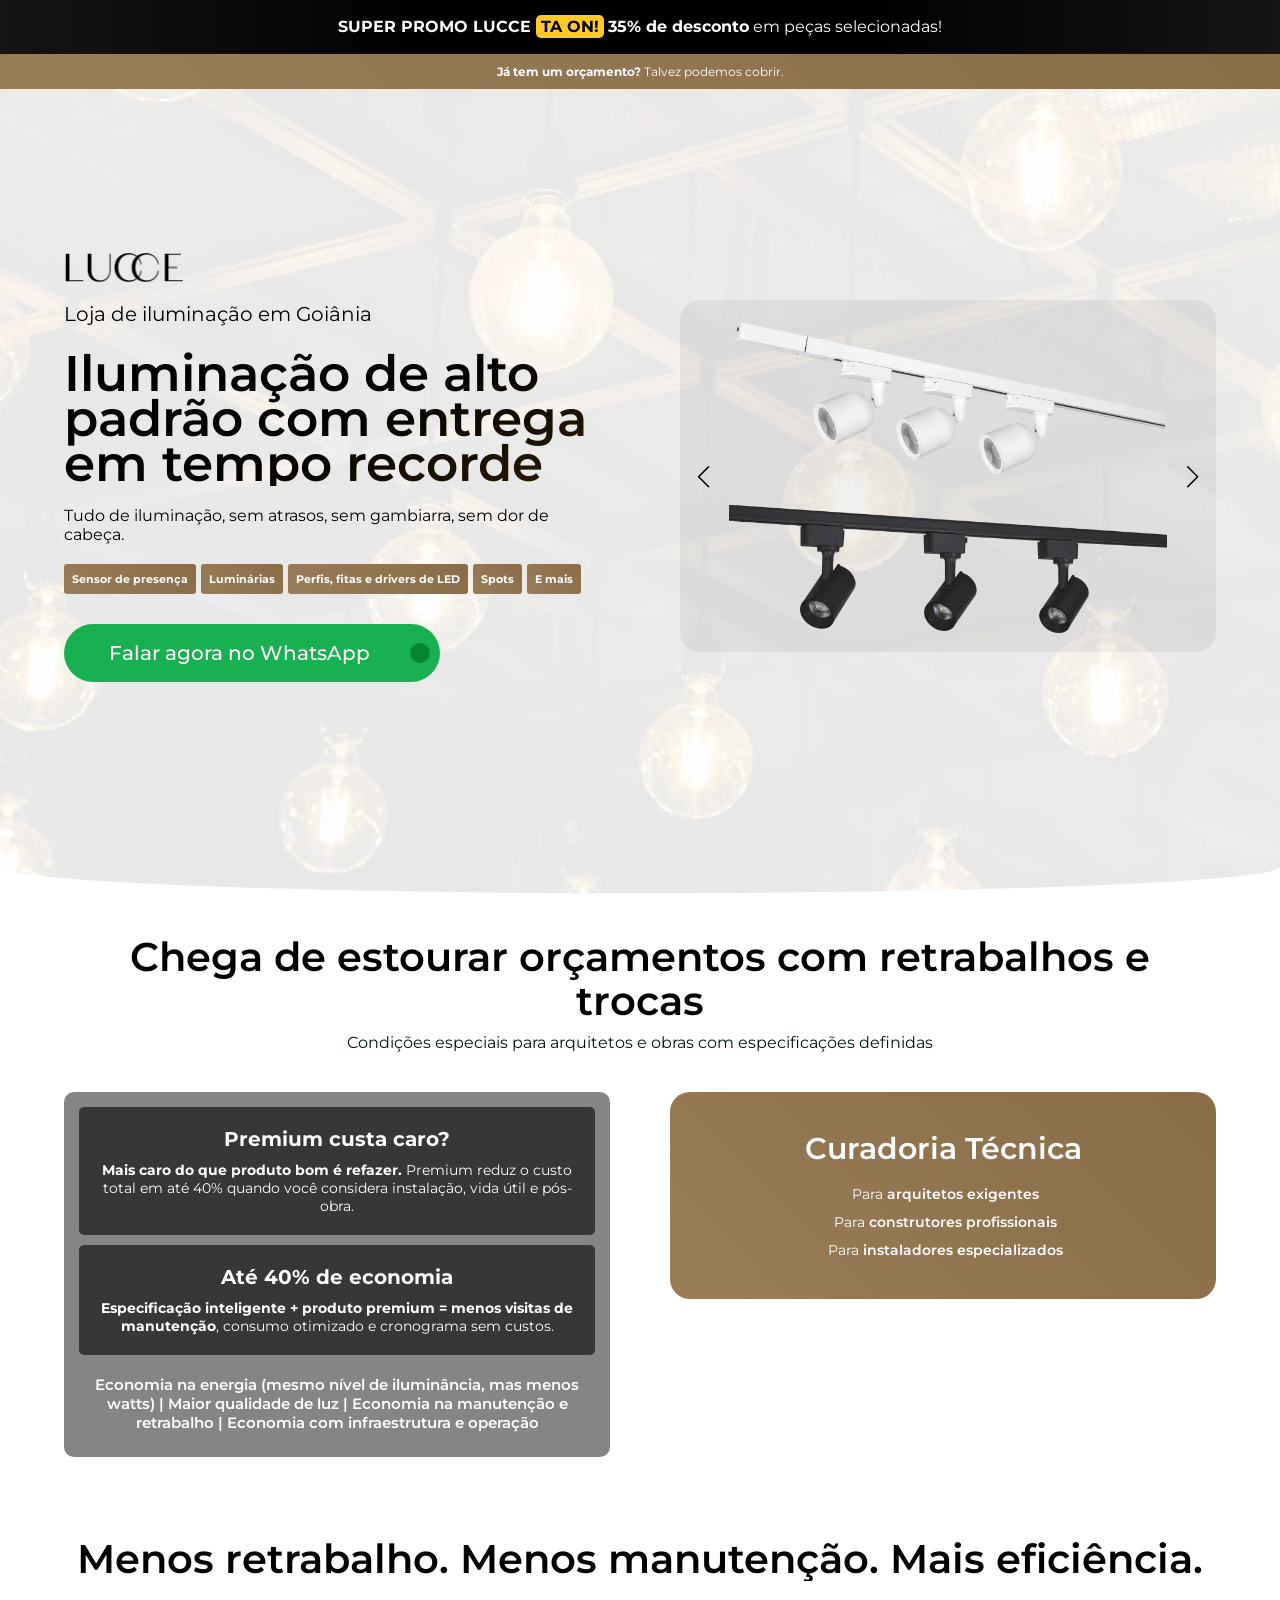
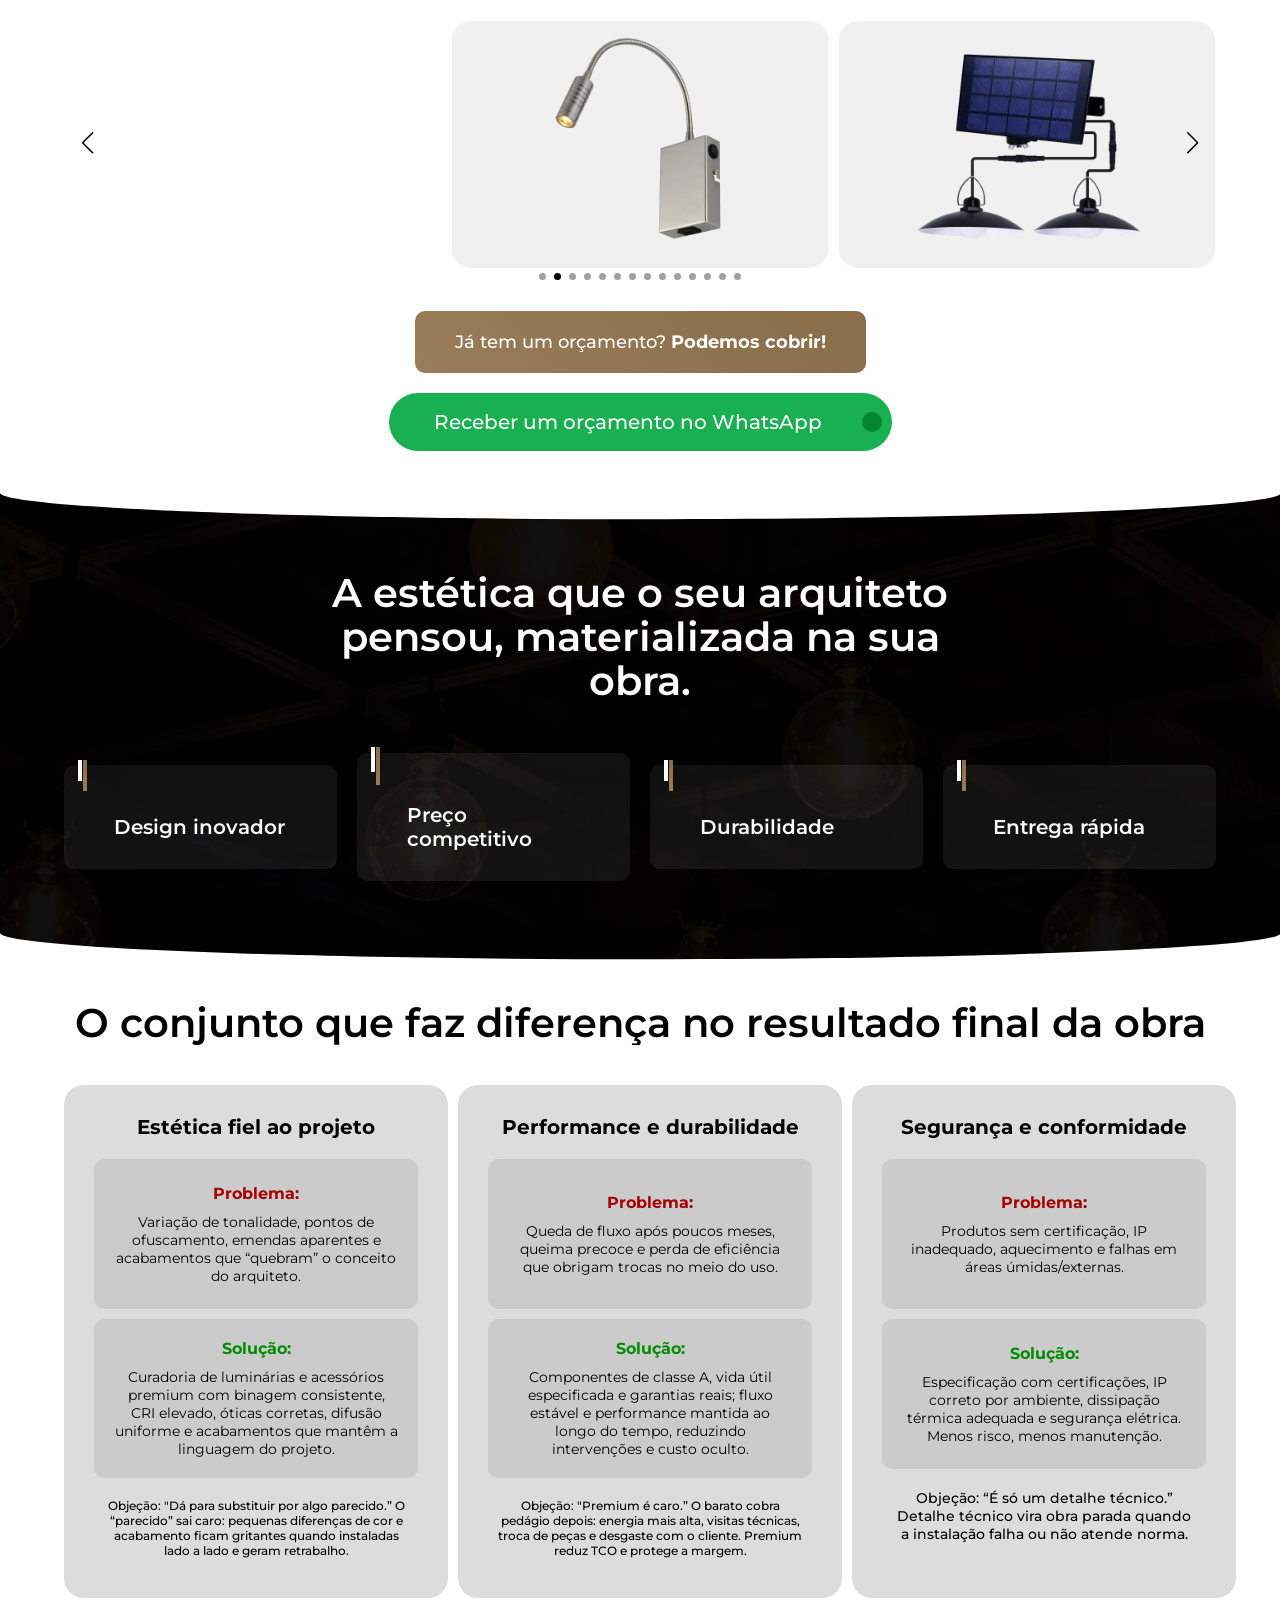
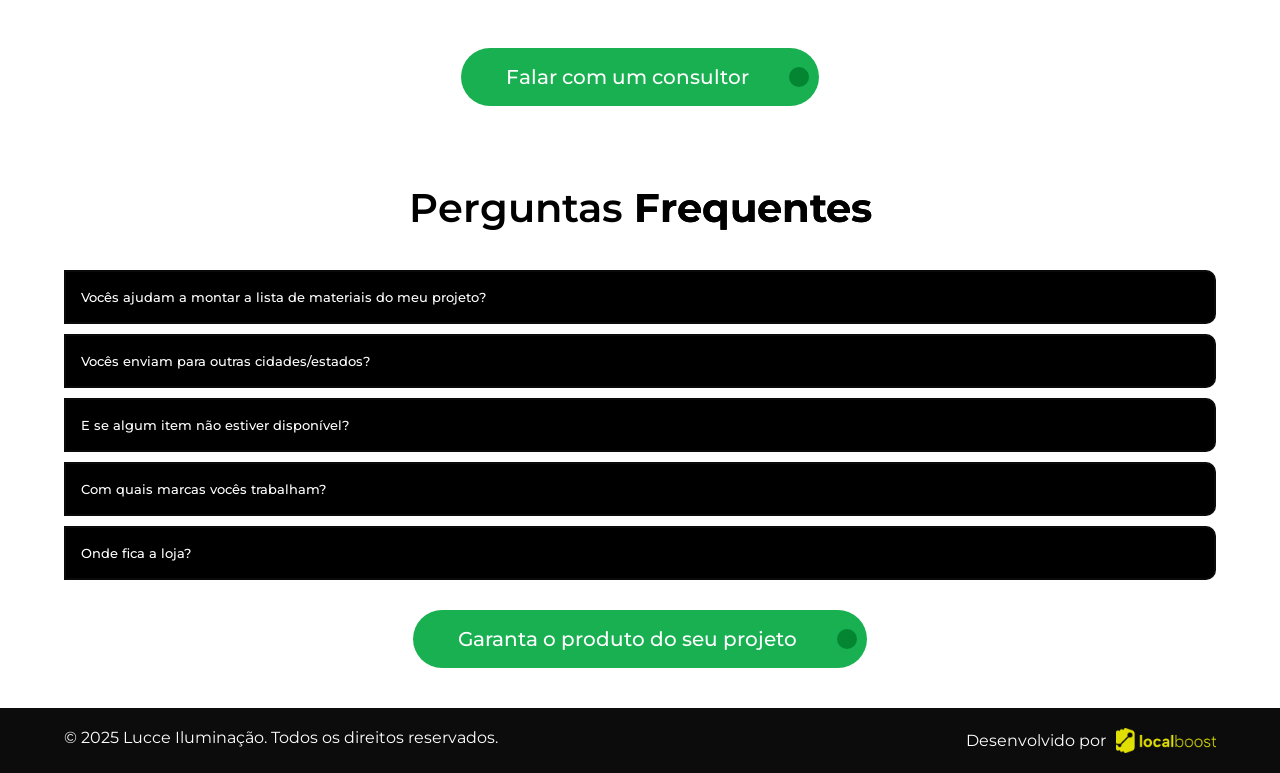
==== index.html @ 4d567a47 "update" ====
<!DOCTYPE html>
<html lang="pt-br">
<head>
    <meta charset="UTF-8">
    <meta name="viewport" content="width=device-width, initial-scale=1.0">
    <link rel="shortcut icon" href="" type="image/x-icon">

    <link rel="preconnect" href="https://fonts.googleapis.com">
    <link rel="preconnect" href="https://fonts.gstatic.com" crossorigin>
    <link
        href="https://fonts.googleapis.com/css2?family=Bricolage+Grotesque:opsz,wght@12..96,200..800&family=Montserrat:ital,wght@0,100..900;1,100..900&display=swap"
        rel="stylesheet">

    <!-- Primary Meta Tags -->
    <title>Lucce - Iluminação de alto padrão</title>

    <meta name="Author" content="Gustavo Gonzaga">
    <meta name="robots" content="index, follow" />
    <link rel="canonical" href="https://rclimpeza.com.br">
    <link rel="sitemap" type="application/xml" href="./sitemap.xml">

    <link rel="stylesheet" href="https://unpkg.com/lenis@1.1.14/dist/lenis.css" />

    <link rel="stylesheet" href="https://cdn.jsdelivr.net/npm/swiper@11/swiper-bundle.min.css" />
    <link rel="stylesheet" href="https://cdn.jsdelivr.net/npm/swiper@11/swiper-bundle.min.css" />

    <link rel="stylesheet" href="https://cdn.jsdelivr.net/npm/swiper@11/swiper-bundle.min.css" />
    <link href="https://unpkg.com/aos@2.3.1/dist/aos.css" rel="stylesheet">
    <link rel="stylesheet" href="./css/index.css?v=5">

    <link href="https://unpkg.com/aos@2.3.1/dist/aos.css" rel="stylesheet">

    <!-- Google Tag Manager -->
    <script>(function(w,d,s,l,i){w[l]=w[l]||[];w[l].push({'gtm.start':
    new Date().getTime(),event:'gtm.js'});var f=d.getElementsByTagName(s)[0],
    j=d.createElement(s),dl=l!='dataLayer'?'&l='+l:'';j.async=true;j.src=
    'https://www.googletagmanager.com/gtm.js?id='+i+dl;f.parentNode.insertBefore(j,f);
    })(window,document,'script','dataLayer','GTM-MHVQL9LN');</script>
    <!-- End Google Tag Manager -->

</head>
<body id="body" class="smooth-scroll-wrapper">
    <!-- <div class="Popup-overlay" id="popupOverlay">
        <div class="Popup-content" id="popupContent">
        <button class="Popup-close" id="popupClose">&times;</button>
        <a href="#">
          <img src="./assets/popup.jpg" alt="Imagem do Popup">
          <div class="text">
            <header>
                <img class="logo" src="./assets/Group 6.png" alt="">
            <h2>CAMPANHA EXCLUSIVA PARA ARQUITETOS!</h2> 
            <p>A cada R$10.000 em compras, os arquitetos parceiros Lucce ganham uma hospedagem especial em Caldas Novas! Aprovite essa oportunidade para garantir os melhores produtos e ainda sim, ter um descanso merecido!</p>
          </header>
          <a href="https://wa.link/dczxcq"><button class="icon">Clique aqui para garantir</button></a>
          </div>
        </a>
      </div>
  </div> -->

    <div id="tarja">
        <div class="black">
            <p><span>SUPER PROMO LUCCE <span class="fundo orange">TA ON!</span></span> <span>35% de desconto</span> em peças selecionadas!</p>
        </div>
        <p><span>Já tem um orçamento?</span> Talvez podemos cobrir. </p>
    </div>

    <nav id="navigationButton">
        <div class="wrapper">
            <div class="content">
                <img class="logo" src="./assets/logo minimalista.avif" alt="">

                <a href="https://wa.link/dczxcq"><button>Fale com um consultor</button></a>
            </div>
        </div>
    </nav>

    <header class="header" id="home">
        <img class="graficos" src="./assets/Group 1.webp" alt="">
        <div class="blush um"></div>
        <div class="blush dois"></div>

        <div class="wrapper">
            <div class="content">
                <div class="text">
                    <img data-aos="fade-up-right" class="logo" src="./assets/logo preta.png" alt="">
                    <h4 data-aos="fade-up-right">Loja de iluminação em Goiânia</h4>
                    <h1 data-aos="fade-up-right">Iluminação de alto padrão com entrega em tempo recorde</h1>
                    <p data-aos="fade-up-right">Tudo de iluminação, sem
                        atrasos, sem gambiarra, sem dor de cabeça.</p>
                    <div data-aos="fade-up-right" class="topics">
                        <div class="topic">
                            <p>Sensor de presença</p>
                        </div>
                        <div class="topic">
                            <p>Luminárias</p>
                        </div>
                        <div class="topic">
                            <p>Perfis, fitas e drivers de LED</p>
                        </div>
                        <div class="topic">
                            <p>Spots</p>
                        </div>
                        <div class="topic">
                            <p>E mais</p>
                        </div>
                    </div>
                    <div data-aos="fade-up-right" class="buttons">
                        <a href="https://wa.link/dczxcq"><button class="icon">Falar agora no WhatsApp<ion-icon
                                    name="logo-whatsapp"></ion-icon></button></a>
                    </div>
                </div>

                <div data-aos="fade-up-left" class="swiper mySwiper4">
    <div class="cards swiper-wrapper">
        <div class="card swiper-slide">
            <img src="./assets/produtos/Frame 1.webp" alt="">
        </div>

        <div class="card swiper-slide">
            <img src="./assets/produtos/Frame 2.webp" alt="">
        </div>

        <div class="card swiper-slide">
            <img src="./assets/produtos/Frame 3.webp" alt="">
        </div>

        <div class="card swiper-slide">
            <img src="./assets/produtos/Frame 4.webp" alt="">
        </div>

        <div class="card swiper-slide">
            <img src="./assets/produtos/Frame 5.webp" alt="">
        </div>

        <div class="card swiper-slide">
            <img src="./assets/produtos/Frame 6.webp" alt="">
        </div>

        <div class="card swiper-slide">
            <img src="./assets/produtos/Frame 7.webp" alt="">
        </div>

        <div class="card swiper-slide">
            <img src="./assets/produtos/Frame 8.webp" alt="">
        </div>

        <div class="card swiper-slide">
            <img src="./assets/produtos/Frame 9.webp" alt="">
        </div>

        <div class="card swiper-slide">
            <img src="./assets/produtos/Frame 10.webp" alt="">
        </div>

        <div class="card swiper-slide">
            <img src="./assets/produtos/Frame 11.webp" alt="">
        </div>

        <div class="card swiper-slide">
            <img src="./assets/produtos/Frame 12.webp" alt="">
        </div>

        <div class="card swiper-slide">
            <img src="./assets/produtos/Frame 13.webp" alt="">
        </div>

        <div class="card swiper-slide">
            <img src="./assets/produtos/Frame 14.webp" alt="">
        </div>
    </div>

    <div class="swiper-button-next"></div>
    <div class="swiper-button-prev"></div>
</div>

            </div>
        </div>

        <div class="custom-shape-divider-bottom-1736960517">
            <svg data-name="Layer 1" xmlns="http://www.w3.org/2000/svg" viewBox="0 0 1200 120"
                preserveAspectRatio="none">
                <path d="M600,112.77C268.63,112.77,0,65.52,0,7.23V120H1200V7.23C1200,65.52,931.37,112.77,600,112.77Z"
                    class="shape-fill"></path>
            </svg>
        </div>
    </header>

    <section id="inicio">
        <div class="wrapper">
            <div class="content">
                <header>
                    <h2>Chega de estourar orçamentos com retrabalhos e trocas</h2>
                    <p>Condições especiais para arquitetos e obras com especificações definidas</p>
                </header>
                <div class="text">
                    <div class="cards">
                        <div data-aos="fade-up" class="card">
                            <h3>Premium custa caro?</h3>
                            <p><span>Mais caro do que produto bom é refazer.</span> Premium reduz o custo total em até 40% quando você considera instalação, vida útil e pós-obra.</p>
                        </div>

                        <div data-aos="fade-up" class="card">
                            <h3>Até 40% de economia</h3>
                            <p><span>Especificação inteligente + produto premium = menos visitas de manutenção</span>, consumo otimizado e cronograma sem custos.</p>
                        </div>

                        <h5 data-aos="fade-up">Economia na energia (mesmo nível de iluminância, mas menos watts) | Maior qualidade de luz | Economia na manutenção e retrabalho | Economia com infraestrutura e operação</h5>
                    </div>

                    <header>
                        <h2 data-aos="fade-up">Curadoria Técnica</h2>
                        <div data-aos="fade-up" class="topics">
                            <div class="topic">
                                <ion-icon name="checkmark-done-outline"></ion-icon>
                                <h3>Para <span>arquitetos exigentes</span></h3>
                            </div>

                            <div class="topic">
                                <ion-icon name="checkmark-done-outline"></ion-icon>
                                <h3>Para <span>construtores profissionais</span></h3>
                            </div>

                            <div class="topic">
                                <ion-icon name="checkmark-done-outline"></ion-icon>
                                <h3>Para <span>instaladores especializados</span></h3>
                            </div>
                        </div>
                    </header>
                </div>
            </div>
        </div>
    </section>

    <section id="produtos">
        <div class="wrapper">
            <div class="content">
                <header>
                    <h2>Menos retrabalho. Menos manutenção. Mais eficiência.</h2>
                </header>

                <div class="swiper mySwiper5">
    <div class="cards swiper-wrapper">
        <div class="card swiper-slide">
            <img src="./assets/produtos/Frame 14.webp" alt="">
        </div>

        <div class="card swiper-slide">
            <img src="./assets/produtos/Frame 15.webp" alt="">
        </div>

        <div class="card swiper-slide">
            <img src="./assets/produtos/Frame 16.webp" alt="">
        </div>

        <div class="card swiper-slide">
            <img src="./assets/produtos/Frame 17.webp" alt="">
        </div>

        <div class="card swiper-slide">
            <img src="./assets/produtos/Frame 18.webp" alt="">
        </div>

        <div class="card swiper-slide">
            <img src="./assets/produtos/Frame 19.webp" alt="">
        </div>

        <div class="card swiper-slide">
            <img src="./assets/produtos/Frame 20.webp" alt="">
        </div>

        <div class="card swiper-slide">
            <img src="./assets/produtos/Frame 21.webp" alt="">
        </div>

        <div class="card swiper-slide">
            <img src="./assets/produtos/Frame 23.webp" alt="">
        </div>

        <div class="card swiper-slide">
            <img src="./assets/produtos/Frame 24.webp" alt="">
        </div>

        <div class="card swiper-slide">
            <img src="./assets/produtos/Frame 25.webp" alt="">
        </div>

        <div class="card swiper-slide">
            <img src="./assets/produtos/Frame 27.webp" alt="">
        </div>

        <div class="card swiper-slide">
            <img src="./assets/produtos/Frame 28.webp" alt="">
        </div>

        <div class="card swiper-slide">
            <img src="./assets/produtos/Frame 29.webp" alt="">
        </div>
    </div>

    <div class="swiper-button-next"></div>
    <div class="swiper-button-prev"></div>
    <div class="swiper-pagination"></div>
</div>


                <div class="agatres">
                    <h3>Já tem um orçamento? <span>Podemos cobrir!</span></h3>
                </div>
                <a href="https://wa.link/dczxcq"><button class="icon">Receber um orçamento no WhatsApp<ion-icon
                                    name="logo-whatsapp"></ion-icon></button></a>
            </div>
        </div>
    </section>

    <section id="praquem">
        <div class="custom-shape-divider-top-1736976335">
            <svg data-name="Layer 1" xmlns="http://www.w3.org/2000/svg" viewBox="0 0 1200 120" preserveAspectRatio="none">
            <path d="M0,0V7.23C0,65.52,268.63,112.77,600,112.77S1200,65.52,1200,7.23V0Z" class="shape-fill"></path>
            </svg>
        </div>
        <div class="custom-shape-divider-bottom-1736960517">
            <svg data-name="Layer 1" xmlns="http://www.w3.org/2000/svg" viewBox="0 0 1200 120" preserveAspectRatio="none">
            <path d="M600,112.77C268.63,112.77,0,65.52,0,7.23V120H1200V7.23C1200,65.52,931.37,112.77,600,112.77Z" class="shape-fill"></path>
            </svg>
        </div>

        <img class="bg" src="./assets/Group 1.avif" alt="">

        <div class="wrapper">
            <div class="content">
            <header>
                <h2>A estética que o seu arquiteto pensou, materializada na sua obra.</h2>
            </header>

            <div class="cards">
                <div class="card">
                <ion-icon name="checkmark-done-outline"></ion-icon>
                <h3>Design inovador</h3>
                </div>

                <div class="card">
                <ion-icon name="checkmark-done-outline"></ion-icon>
                <h3>Preço competitivo</h3>
                </div>

                <div class="card">
                <ion-icon name="checkmark-done-outline"></ion-icon>
                <h3>Durabilidade</h3>
                </div>

                <div class="card">
                <ion-icon name="checkmark-done-outline"></ion-icon>
                <h3>Entrega rápida</h3>
                </div>
            </div>
            </div>
        </div>
    </section>

    <section id="trio">
        <div class="wrapper">
            <div class="content">
                <header>
                    <h2>O conjunto que faz diferença no resultado final da obra</h2>
                </header>

                <div class="swiper mySwiper6">
                    <div class="cards swiper-wrapper">
                    <div class="card swiper-slide">
                        <h3>Estética fiel ao projeto</h3>

                        <div class="topics">
                            <div class="topic">
                                <h4>Problema:</h4>
                                <p>Variação de tonalidade, pontos de ofuscamento, emendas aparentes e acabamentos que “quebram” o conceito do arquiteto.</p>
                            </div>

                            <div class="topic">
                                <h4>Solução:</h4>
                                <p>Curadoria de luminárias e acessórios premium com binagem consistente, CRI elevado, óticas corretas, difusão uniforme e acabamentos que mantêm a linguagem do projeto.</p>
                            </div>
                        </div>

                        <h5><span>Objeção:</span> "Dá para substituir por algo parecido.” O “parecido” sai caro: pequenas diferenças de cor e acabamento ficam gritantes quando instaladas lado a lado e geram retrabalho.</h5>
                    </div>

                    <div class="card swiper-slide">
                        <h3>Performance e durabilidade</h3>

                        <div class="topics">
                            <div class="topic">
                                <h4>Problema:</h4>
                                <p>Queda de fluxo após poucos meses, queima precoce e perda de eficiência que obrigam trocas no meio do uso.</p>
                            </div>

                            <div class="topic">
                                <h4>Solução:</h4>
                                <p>Componentes de classe A, vida útil especificada e garantias reais; fluxo estável e performance mantida ao longo do tempo, reduzindo intervenções e custo oculto.</p>
                            </div>
                        </div>

                        <h5><span>Objeção: </span>"Premium é caro.” O barato cobra pedágio depois: energia mais alta, visitas técnicas, troca de peças e desgaste com o cliente. Premium reduz TCO e protege a margem.</h5>
                    </div>

                    <div class="card swiper-slide">
                        <h3>Segurança e conformidade</h3>

                        <div class="topics">
                            <div class="topic">
                                <h4>Problema:</h4>
                                <p>Produtos sem certificação, IP inadequado, aquecimento e falhas em áreas úmidas/externas.</p>
                            </div>

                            <div class="topic">
                                <h4>Solução:</h4>
                                <p>Especificação com certificações, IP correto por ambiente, dissipação térmica adequada e segurança elétrica. Menos risco, menos manutenção.</p>
                            </div>
                        </div>

                        <h5><span>Objeção:</span> “É só um detalhe técnico.” Detalhe técnico vira obra parada quando a instalação falha ou não atende norma.</h5>
                    </div>
                    </div>

                    <div class="swiper-button-next"></div>
                    <div class="swiper-button-prev"></div>
                    <div class="swiper-pagination"></div>
                </div>

                <a href="https://wa.link/dczxcq"><button class="icon">Falar com um consultor<ion-icon
                                    name="logo-whatsapp"></ion-icon></button></a>
            </div>
        </div>
    </section>

    <section id="faq">
        <div class="wrapper">
            <div class="content">
            <header data-aos="fade-up">
                <h2>Perguntas <span>Frequentes</span></h2>
            </header>

            <div class="faq">
                <details>
                <summary>
                    Vocês ajudam a montar a lista de materiais do meu projeto?
                    <ion-icon name="close-outline"></ion-icon>
                </summary>
                <p>
                    Sim, temos profissionais disponíveis em loja, arquitetos e light designers. Oferecemos suporte consultivo para definir quantidades, potências, drivers e perfis compatíveis, além de produtos de iluminação em geral.
                </p>
                </details>

                <details>
                <summary>
                    Vocês enviam para outras cidades/estados?
                    <ion-icon name="close-outline"></ion-icon>
                </summary>
                <p>
                    Sim, enviamos. Consulte prazos e condições com nosso atendimento.
                </p>
                </details>

                <details >
                <summary>
                    E se algum item não estiver disponível?
                    <ion-icon name="close-outline"></ion-icon>
                </summary>
                <p>
                    Oferecemos equivalência técnica curada para não atrasar seu cronograma. Além disso, nosso estoque é reposto com rapidez.
                </p>
                </details>

                <details>
                <summary>
                    Com quais marcas vocês trabalham?
                    <ion-icon name="close-outline"></ion-icon>
                </summary>
                <p>
                    Principalmente com a linha DeLuxe, Astraled e Bioluz.
                </p>
                </details>

                <details>
                <summary>
                    Onde fica a loja? 
                    <ion-icon name="close-outline"></ion-icon>
                </summary>
                <p>
                     R. C-159, 515 - Jardim América, Goiânia - GO, 74255-140
                     <a target="_blank" href="https://maps.app.goo.gl/KUHXDqWc6FYy3YNn7">Ir para o Google Maps</a>
                </p>
                </details>
            </div>

            <a href="https://wa.link/dczxcq"><button class="icon">Garanta o produto do seu projeto<ion-icon
                                    name="logo-whatsapp"></ion-icon></button></a>
            </div>
        </div>
    </section>

    <section id="author">
        <div class="wrapper">
            <div class="content">
                <p>© 2025 Lucce Iluminação. Todos os direitos reservados.</p>

                <a target="_blank" href="https://instagram.com/localboostmkt">
                    <p class="author">
                        Desenvolvido por 
                        <img src="./assets/LB Logo 3.avif" alt="">
                    </p>
                </a>
            </div>
        </div>
    </section>

    <!-- Google Tag Manager (noscript) -->
    <noscript><iframe src="https://www.googletagmanager.com/ns.html?id=GTM-MHVQL9LN"
    height="0" width="0" style="display:none;visibility:hidden"></iframe></noscript>
    <!-- End Google Tag Manager (noscript) -->

    <script src="https://cdn.jsdelivr.net/npm/swiper@11/swiper-bundle.min.js"></script>
    <script src="https://unpkg.com/aos@2.3.1/dist/aos.js"></script>
    <script>
        AOS.init(
            {
                duration: 1500,
            }
        );
    </script>
    <script type="module" src="https://unpkg.com/ionicons@7.1.0/dist/ionicons/ionicons.esm.js"></script>
    <script nomodule src="https://unpkg.com/ionicons@7.1.0/dist/ionicons/ionicons.js"></script>
    <script src="./script.js?v=3"></script>

    <script src="https://unpkg.com/lenis@1.1.14/dist/lenis.min.js"></script>
    <script>
        // Initialize Lenis with options
        const lenis = new Lenis({
            smooth: true, // Ativa o scroll suave
            duration: 1.1, // Define a duração do scroll (maior valor deixa mais lento)
            easing: (t) => 1 - Math.pow(1 - t, 4), // Função de easing para suavidade
        });

        // Listen for the scroll event and log the event data
        lenis.on("scroll", (e) => {
            console.log(e);
        });

        // Use requestAnimationFrame to continuously update the scroll
        function raf(time) {
            lenis.raf(time);
            requestAnimationFrame(raf);
        }

        requestAnimationFrame(raf);
    </script>
</body>

</html>
---- css/index.css ----
@import './global.css';
@import './home.css';
@import './sectionInicio.css';
@import './sectionProdutos.css';
@import './sectionPraquem.css';
@import './sectionTrio.css';
@import './sectionFaq.css';
@import './navigationButton.css';
@import './button.css';
@import './head.css';
@import './author.css';
@import './tarja.css?v=5';
@import './popup.css';
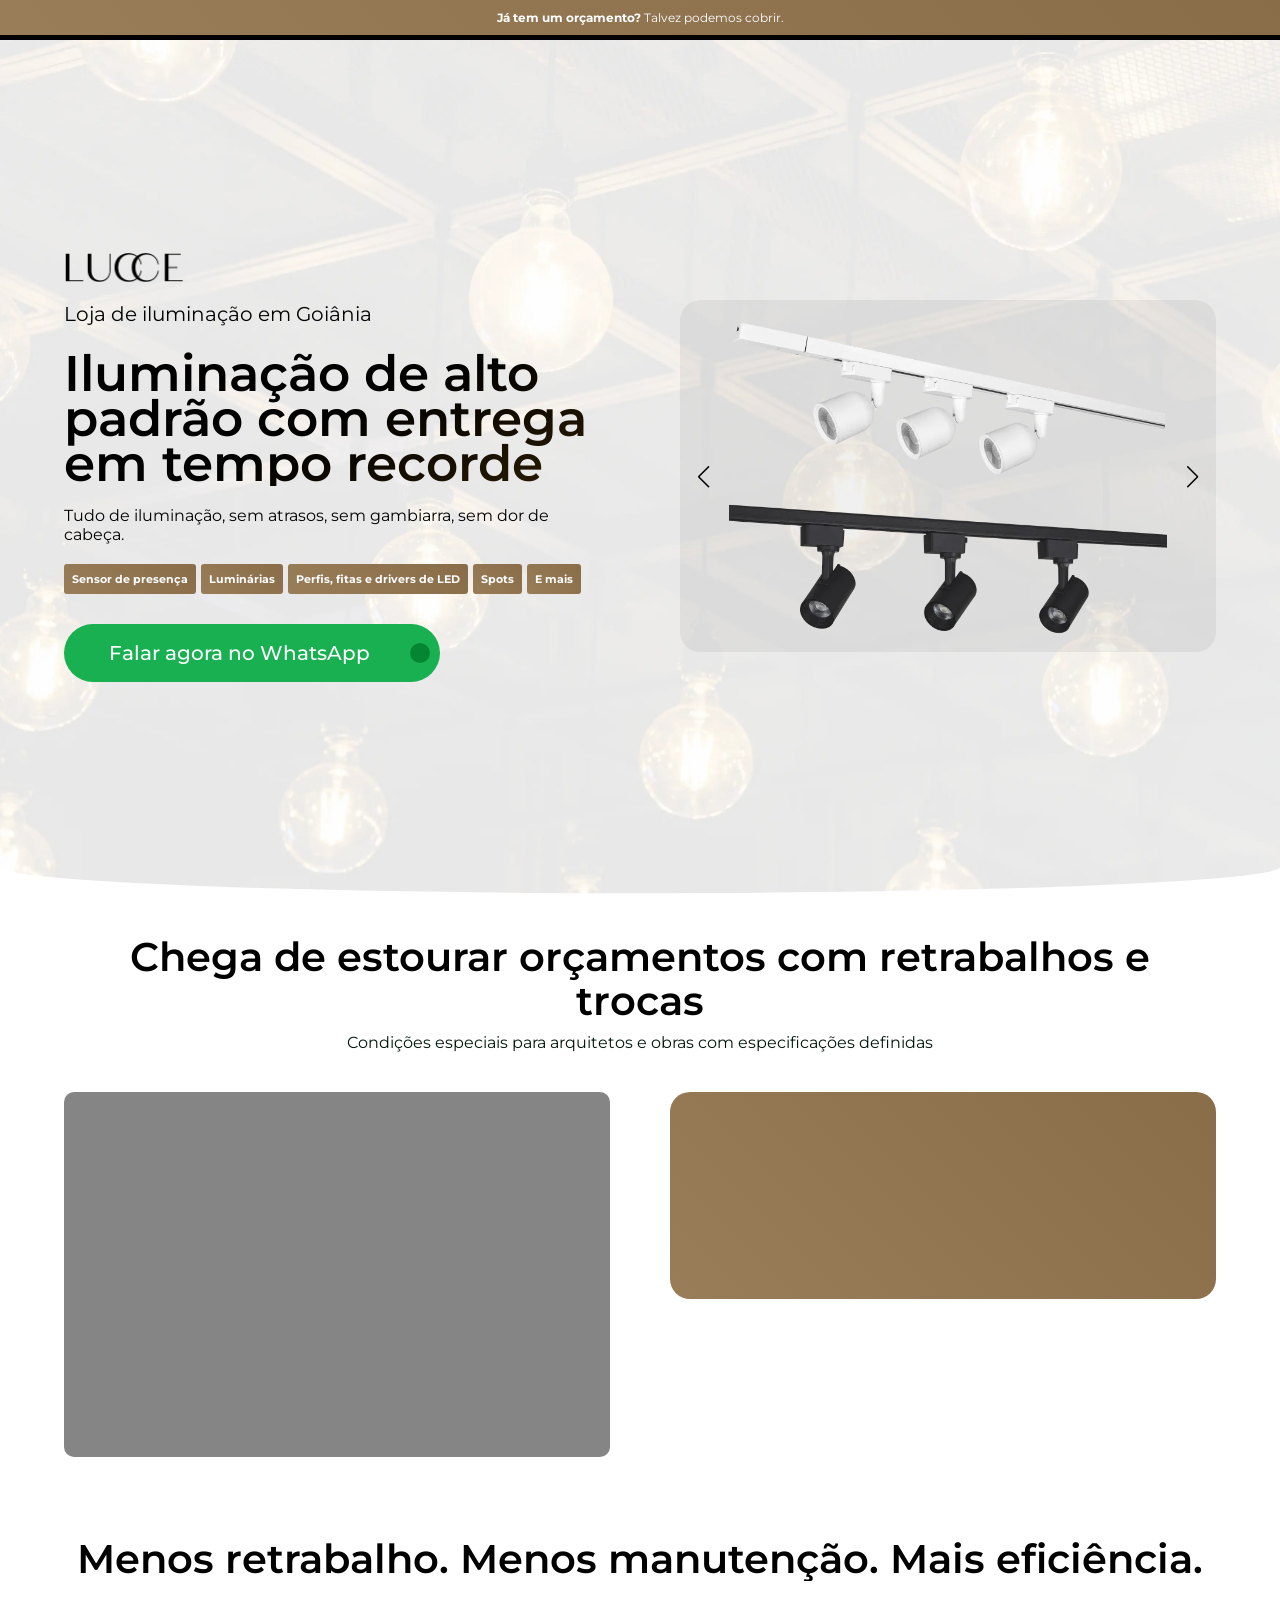
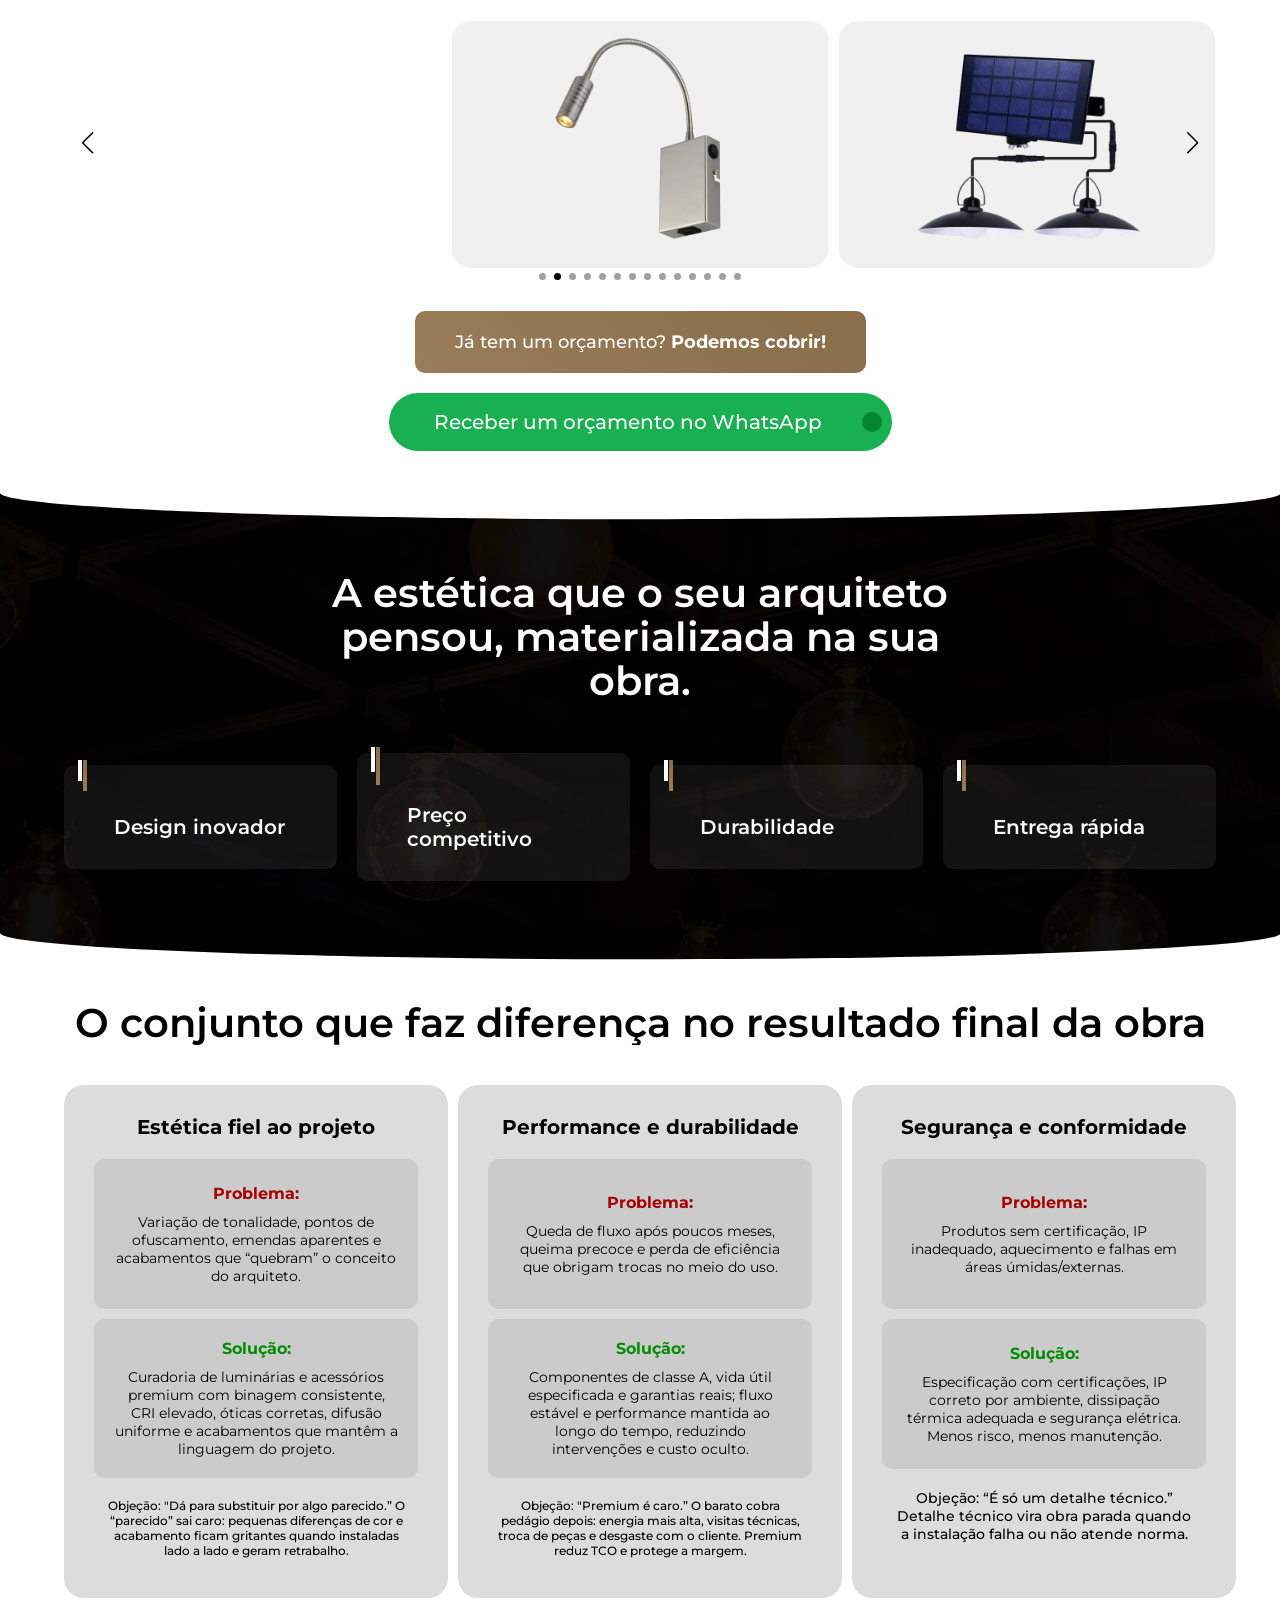
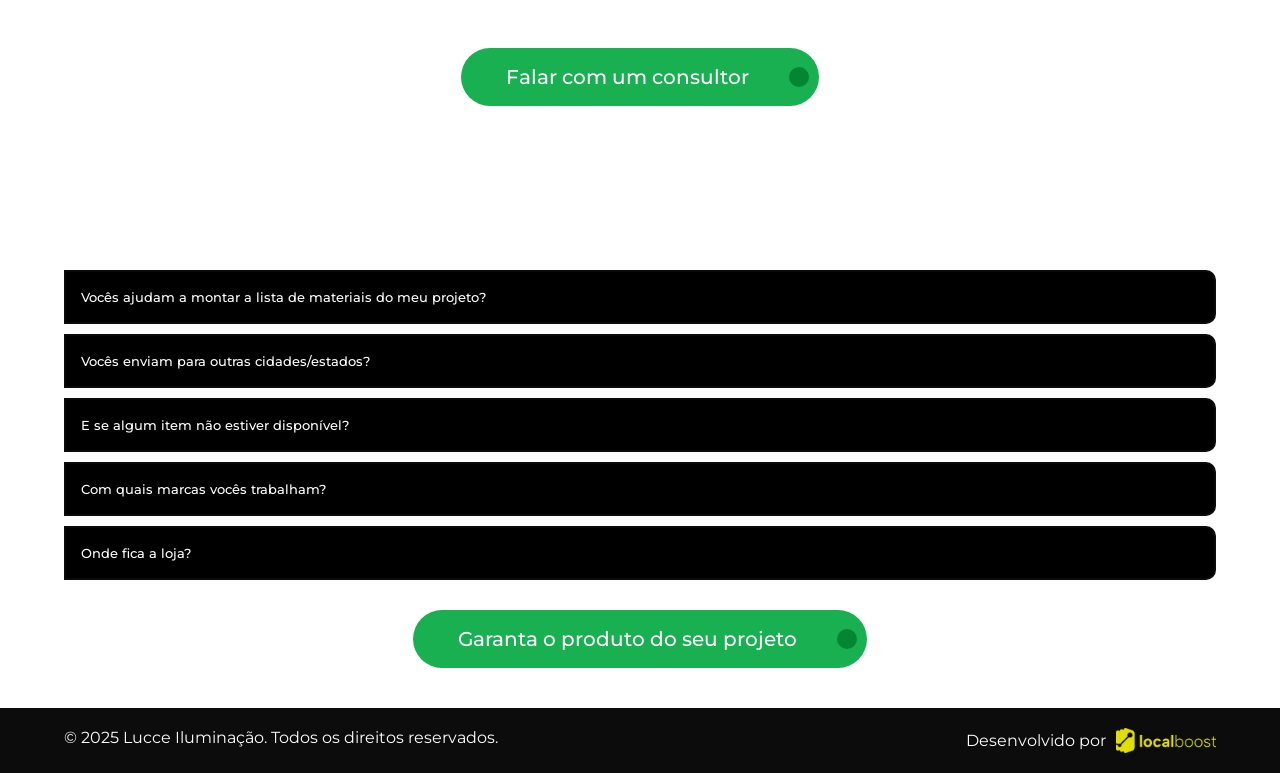
==== commit 853d2c8a: "update" ====
--- a/index.html
+++ b/index.html
@@ -58,9 +58,9 @@
   </div> -->
 
     <div id="tarja">
-        <div class="black">
+        <!-- <div class="black">
             <p><span>SUPER PROMO LUCCE <span class="fundo orange">TA ON!</span></span> <span>35% de desconto</span> em peças selecionadas!</p>
-        </div>
+        </div> -->
         <p><span>Já tem um orçamento?</span> Talvez podemos cobrir. </p>
     </div>
 
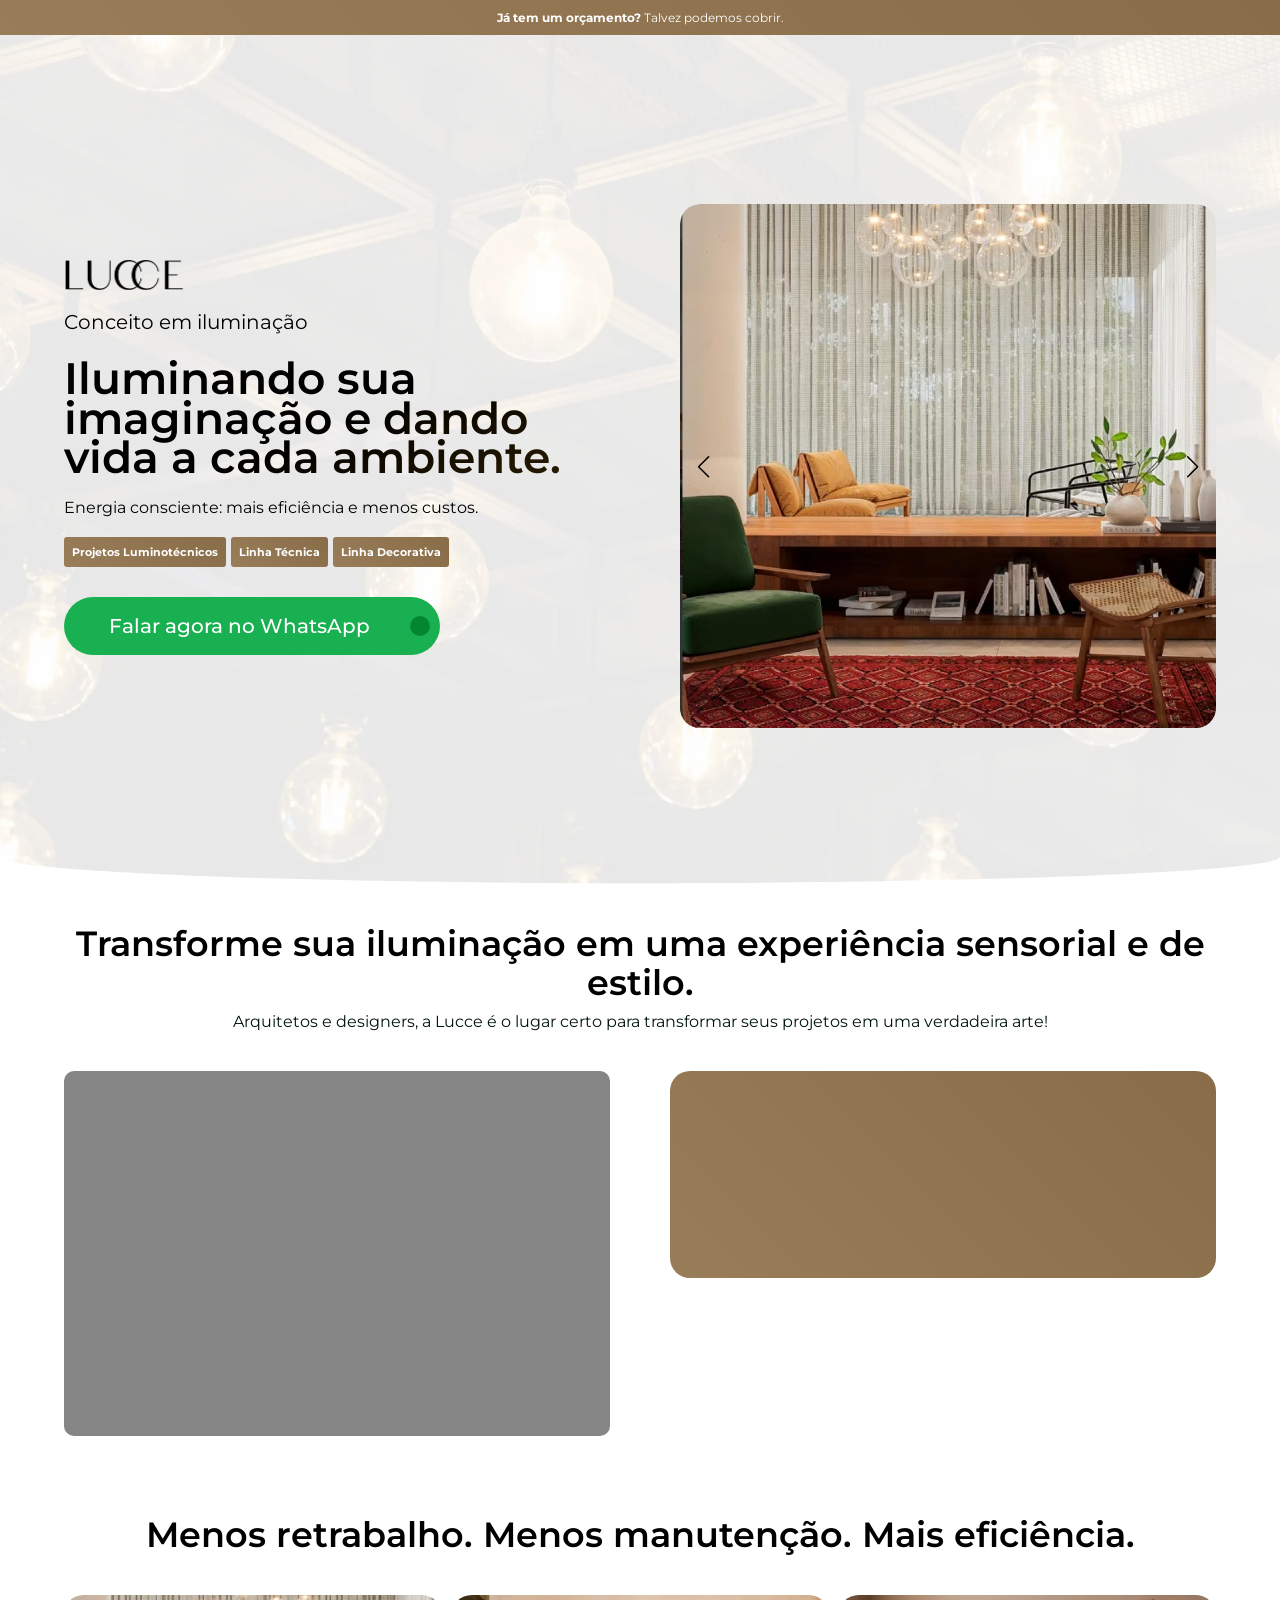
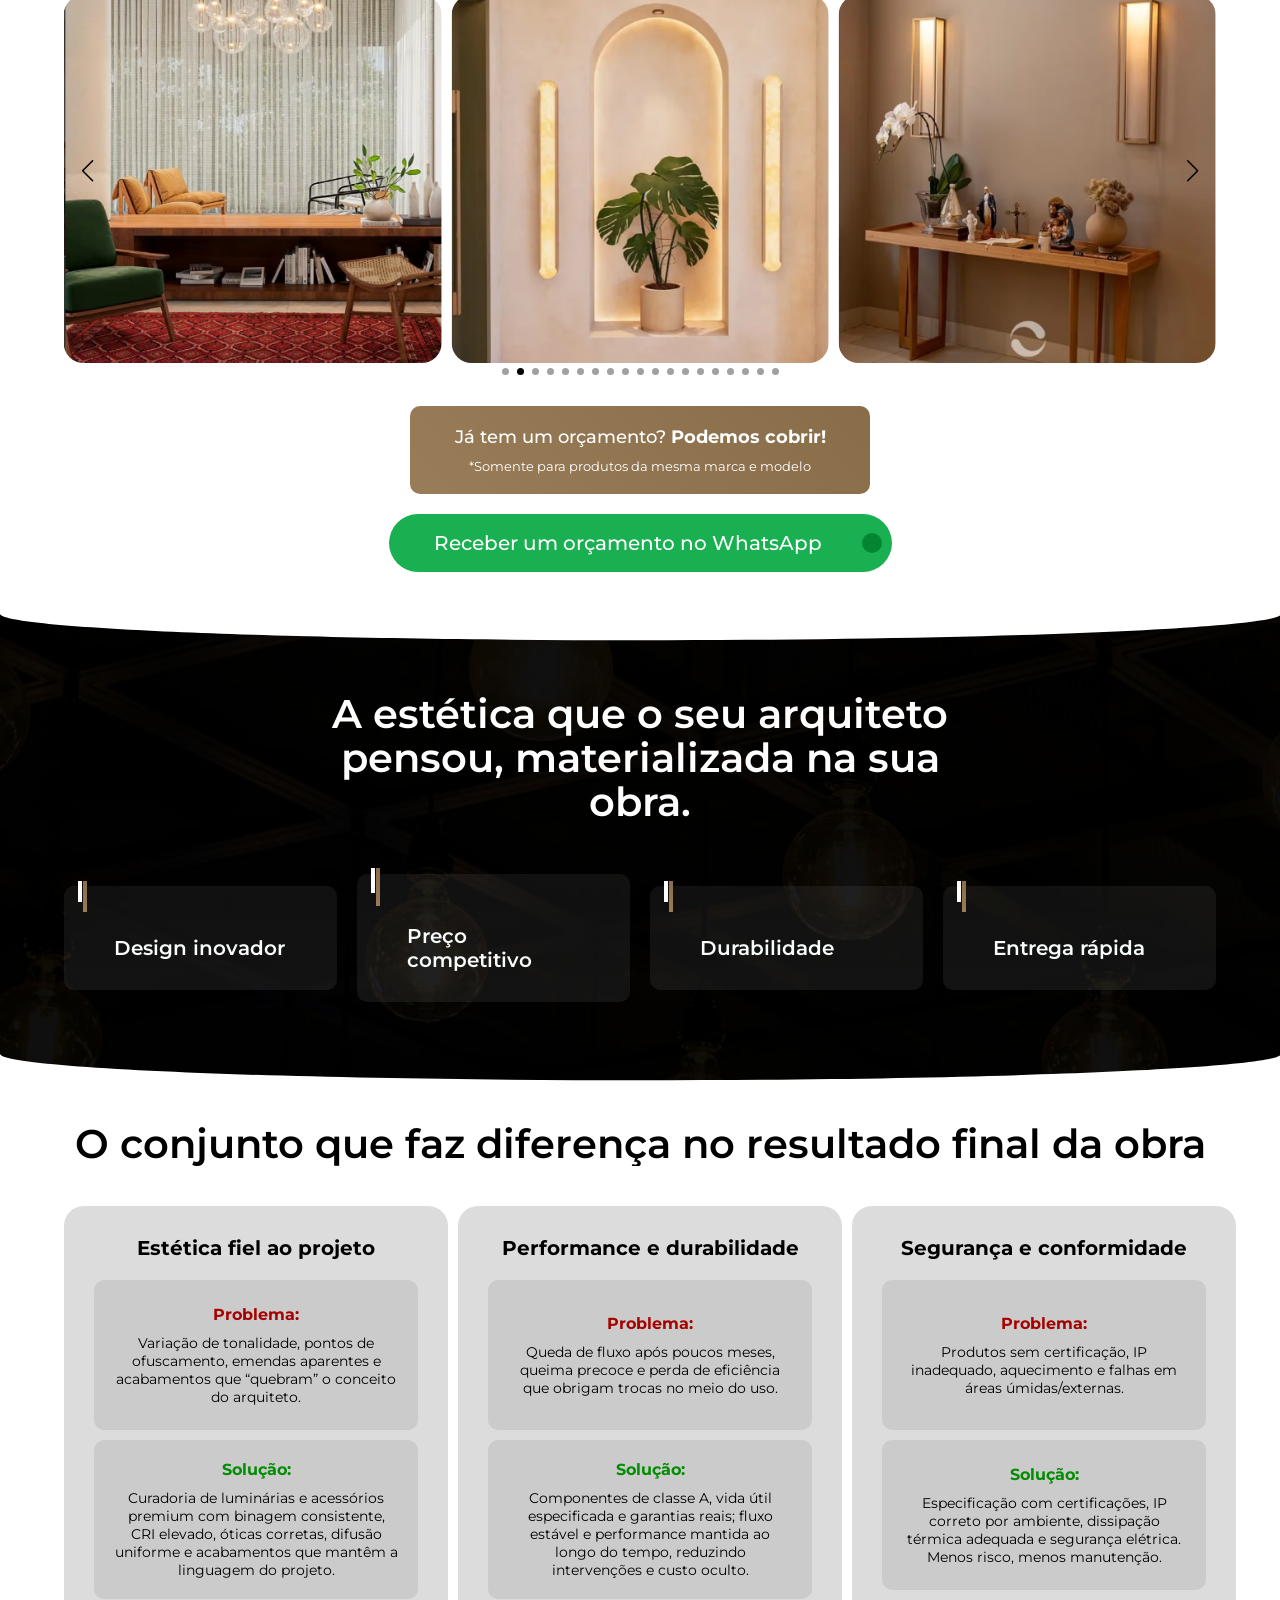
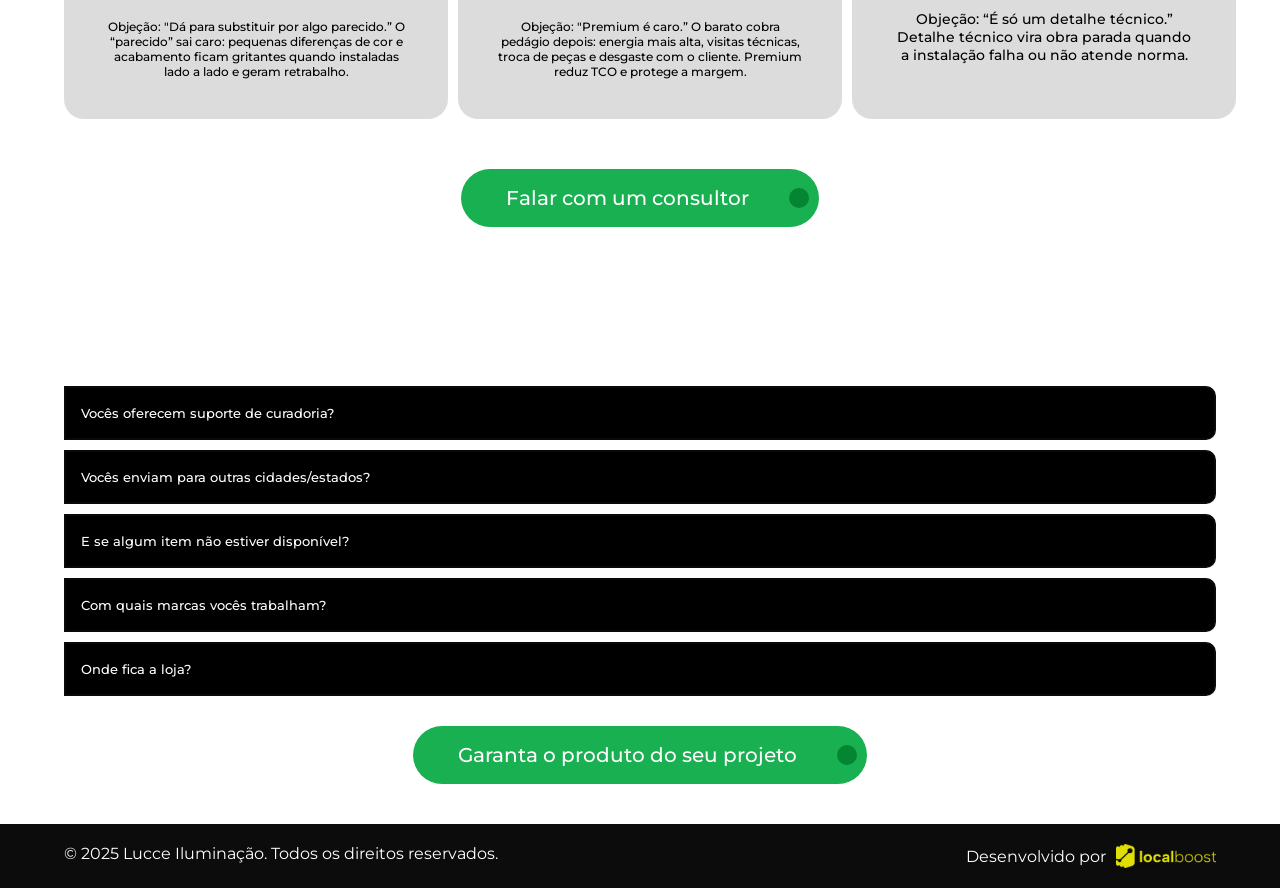
==== commit fdc85a73: "update" ====
--- a/index.html
+++ b/index.html
@@ -26,7 +26,7 @@
 
     <link rel="stylesheet" href="https://cdn.jsdelivr.net/npm/swiper@11/swiper-bundle.min.css" />
     <link href="https://unpkg.com/aos@2.3.1/dist/aos.css" rel="stylesheet">
-    <link rel="stylesheet" href="./css/index.css?v=5">
+    <link rel="stylesheet" href="./css/index.css?v=5dasd">
 
     <link href="https://unpkg.com/aos@2.3.1/dist/aos.css" rel="stylesheet">
 
@@ -83,25 +83,18 @@
             <div class="content">
                 <div class="text">
                     <img data-aos="fade-up-right" class="logo" src="./assets/logo preta.png" alt="">
-                    <h4 data-aos="fade-up-right">Loja de iluminação em Goiânia</h4>
-                    <h1 data-aos="fade-up-right">Iluminação de alto padrão com entrega em tempo recorde</h1>
-                    <p data-aos="fade-up-right">Tudo de iluminação, sem
-                        atrasos, sem gambiarra, sem dor de cabeça.</p>
+                    <h4 data-aos="fade-up-right">Conceito em iluminação</h4>
+                    <h1 data-aos="fade-up-right">Iluminando sua imaginação e dando vida a cada ambiente.</h1>
+                    <p data-aos="fade-up-right">Energia consciente: mais eficiência e menos custos.</p>
                     <div data-aos="fade-up-right" class="topics">
                         <div class="topic">
-                            <p>Sensor de presença</p>
+                            <p>Projetos Luminotécnicos</p>
                         </div>
                         <div class="topic">
-                            <p>Luminárias</p>
+                            <p>Linha Técnica</p>
                         </div>
                         <div class="topic">
-                            <p>Perfis, fitas e drivers de LED</p>
-                        </div>
-                        <div class="topic">
-                            <p>Spots</p>
-                        </div>
-                        <div class="topic">
-                            <p>E mais</p>
+                            <p>Linha Decorativa</p>
                         </div>
                     </div>
                     <div data-aos="fade-up-right" class="buttons">
@@ -113,59 +106,79 @@
                 <div data-aos="fade-up-left" class="swiper mySwiper4">
     <div class="cards swiper-wrapper">
         <div class="card swiper-slide">
-            <img src="./assets/produtos/Frame 1.webp" alt="">
-        </div>
-
-        <div class="card swiper-slide">
-            <img src="./assets/produtos/Frame 2.webp" alt="">
-        </div>
-
-        <div class="card swiper-slide">
-            <img src="./assets/produtos/Frame 3.webp" alt="">
-        </div>
-
-        <div class="card swiper-slide">
-            <img src="./assets/produtos/Frame 4.webp" alt="">
-        </div>
-
-        <div class="card swiper-slide">
-            <img src="./assets/produtos/Frame 5.webp" alt="">
-        </div>
-
-        <div class="card swiper-slide">
-            <img src="./assets/produtos/Frame 6.webp" alt="">
-        </div>
-
-        <div class="card swiper-slide">
-            <img src="./assets/produtos/Frame 7.webp" alt="">
-        </div>
-
-        <div class="card swiper-slide">
-            <img src="./assets/produtos/Frame 8.webp" alt="">
-        </div>
-
-        <div class="card swiper-slide">
-            <img src="./assets/produtos/Frame 9.webp" alt="">
-        </div>
-
-        <div class="card swiper-slide">
-            <img src="./assets/produtos/Frame 10.webp" alt="">
-        </div>
-
-        <div class="card swiper-slide">
-            <img src="./assets/produtos/Frame 11.webp" alt="">
-        </div>
-
-        <div class="card swiper-slide">
-            <img src="./assets/produtos/Frame 12.webp" alt="">
-        </div>
-
-        <div class="card swiper-slide">
-            <img src="./assets/produtos/Frame 13.webp" alt="">
-        </div>
-
-        <div class="card swiper-slide">
-            <img src="./assets/produtos/Frame 14.webp" alt="">
+            <img src="./assets/produtos/Frame 1.avif" alt="">
+        </div>
+
+        <div class="card swiper-slide">
+            <img src="./assets/produtos/Frame 2.avif" alt="">
+        </div>
+
+        <div class="card swiper-slide">
+            <img src="./assets/produtos/Frame 3.avif" alt="">
+        </div>
+
+        <div class="card swiper-slide">
+            <img src="./assets/produtos/Frame 4.avif" alt="">
+        </div>
+
+        <div class="card swiper-slide">
+            <img src="./assets/produtos/Frame 5.avif" alt="">
+        </div>
+
+        <div class="card swiper-slide">
+            <img src="./assets/produtos/Frame 6.avif" alt="">
+        </div>
+
+        <div class="card swiper-slide">
+            <img src="./assets/produtos/Frame 7.avif" alt="">
+        </div>
+
+        <div class="card swiper-slide">
+            <img src="./assets/produtos/Frame 8.avif" alt="">
+        </div>
+
+        <div class="card swiper-slide">
+            <img src="./assets/produtos/Frame 9.avif" alt="">
+        </div>
+
+        <div class="card swiper-slide">
+            <img src="./assets/produtos/Frame 10.avif" alt="">
+        </div>
+
+        <div class="card swiper-slide">
+            <img src="./assets/produtos/Frame 11.avif" alt="">
+        </div>
+
+        <div class="card swiper-slide">
+            <img src="./assets/produtos/Frame 12.avif" alt="">
+        </div>
+
+        <div class="card swiper-slide">
+            <img src="./assets/produtos/Frame 13.avif" alt="">
+        </div>
+
+        <div class="card swiper-slide">
+            <img src="./assets/produtos/Frame 14.avif" alt="">
+        </div>
+
+        <div class="card swiper-slide">
+            <img src="./assets/produtos/Frame 15.avif" alt="">
+        </div>
+
+        <div class="card swiper-slide">
+            <img src="./assets/produtos/Frame 16.avif" alt="">
+        </div>
+
+        <div class="card swiper-slide">
+            <img src="./assets/produtos/Frame 17.avif" alt="">
+        </div>
+
+        <div class="card swiper-slide">
+            <img src="./assets/produtos/Frame 18.avif" alt="">
+        </div>
+
+        <div class="card swiper-slide">
+            <img src="./assets/produtos/Frame 19.avif" alt="">
         </div>
     </div>
 
@@ -189,8 +202,8 @@
         <div class="wrapper">
             <div class="content">
                 <header>
-                    <h2>Chega de estourar orçamentos com retrabalhos e trocas</h2>
-                    <p>Condições especiais para arquitetos e obras com especificações definidas</p>
+                    <h2>Transforme sua iluminação em uma experiência sensorial e de estilo.</h2>
+                    <p>Arquitetos e designers, a Lucce é o lugar certo para transformar seus projetos em uma verdadeira arte!</p>
                 </header>
                 <div class="text">
                     <div class="cards">
@@ -241,59 +254,79 @@
                 <div class="swiper mySwiper5">
     <div class="cards swiper-wrapper">
         <div class="card swiper-slide">
-            <img src="./assets/produtos/Frame 14.webp" alt="">
-        </div>
-
-        <div class="card swiper-slide">
-            <img src="./assets/produtos/Frame 15.webp" alt="">
-        </div>
-
-        <div class="card swiper-slide">
-            <img src="./assets/produtos/Frame 16.webp" alt="">
-        </div>
-
-        <div class="card swiper-slide">
-            <img src="./assets/produtos/Frame 17.webp" alt="">
-        </div>
-
-        <div class="card swiper-slide">
-            <img src="./assets/produtos/Frame 18.webp" alt="">
-        </div>
-
-        <div class="card swiper-slide">
-            <img src="./assets/produtos/Frame 19.webp" alt="">
-        </div>
-
-        <div class="card swiper-slide">
-            <img src="./assets/produtos/Frame 20.webp" alt="">
-        </div>
-
-        <div class="card swiper-slide">
-            <img src="./assets/produtos/Frame 21.webp" alt="">
-        </div>
-
-        <div class="card swiper-slide">
-            <img src="./assets/produtos/Frame 23.webp" alt="">
-        </div>
-
-        <div class="card swiper-slide">
-            <img src="./assets/produtos/Frame 24.webp" alt="">
-        </div>
-
-        <div class="card swiper-slide">
-            <img src="./assets/produtos/Frame 25.webp" alt="">
-        </div>
-
-        <div class="card swiper-slide">
-            <img src="./assets/produtos/Frame 27.webp" alt="">
-        </div>
-
-        <div class="card swiper-slide">
-            <img src="./assets/produtos/Frame 28.webp" alt="">
-        </div>
-
-        <div class="card swiper-slide">
-            <img src="./assets/produtos/Frame 29.webp" alt="">
+            <img src="./assets/produtos/Frame 1.avif" alt="">
+        </div>
+
+        <div class="card swiper-slide">
+            <img src="./assets/produtos/Frame 2.avif" alt="">
+        </div>
+
+        <div class="card swiper-slide">
+            <img src="./assets/produtos/Frame 3.avif" alt="">
+        </div>
+
+        <div class="card swiper-slide">
+            <img src="./assets/produtos/Frame 4.avif" alt="">
+        </div>
+
+        <div class="card swiper-slide">
+            <img src="./assets/produtos/Frame 5.avif" alt="">
+        </div>
+
+        <div class="card swiper-slide">
+            <img src="./assets/produtos/Frame 6.avif" alt="">
+        </div>
+
+        <div class="card swiper-slide">
+            <img src="./assets/produtos/Frame 7.avif" alt="">
+        </div>
+
+        <div class="card swiper-slide">
+            <img src="./assets/produtos/Frame 8.avif" alt="">
+        </div>
+
+        <div class="card swiper-slide">
+            <img src="./assets/produtos/Frame 9.avif" alt="">
+        </div>
+
+        <div class="card swiper-slide">
+            <img src="./assets/produtos/Frame 10.avif" alt="">
+        </div>
+
+        <div class="card swiper-slide">
+            <img src="./assets/produtos/Frame 11.avif" alt="">
+        </div>
+
+        <div class="card swiper-slide">
+            <img src="./assets/produtos/Frame 12.avif" alt="">
+        </div>
+
+        <div class="card swiper-slide">
+            <img src="./assets/produtos/Frame 13.avif" alt="">
+        </div>
+
+        <div class="card swiper-slide">
+            <img src="./assets/produtos/Frame 14.avif" alt="">
+        </div>
+
+        <div class="card swiper-slide">
+            <img src="./assets/produtos/Frame 15.avif" alt="">
+        </div>
+
+        <div class="card swiper-slide">
+            <img src="./assets/produtos/Frame 16.avif" alt="">
+        </div>
+
+        <div class="card swiper-slide">
+            <img src="./assets/produtos/Frame 17.avif" alt="">
+        </div>
+
+        <div class="card swiper-slide">
+            <img src="./assets/produtos/Frame 18.avif" alt="">
+        </div>
+
+        <div class="card swiper-slide">
+            <img src="./assets/produtos/Frame 19.avif" alt="">
         </div>
     </div>
 
@@ -305,6 +338,7 @@
 
                 <div class="agatres">
                     <h3>Já tem um orçamento? <span>Podemos cobrir!</span></h3>
+                    <p>*Somente para produtos da mesma marca e modelo</p>
                 </div>
                 <a href="https://wa.link/dczxcq"><button class="icon">Receber um orçamento no WhatsApp<ion-icon
                                     name="logo-whatsapp"></ion-icon></button></a>
@@ -442,7 +476,7 @@
             <div class="faq">
                 <details>
                 <summary>
-                    Vocês ajudam a montar a lista de materiais do meu projeto?
+                    Vocês oferecem suporte de curadoria?
                     <ion-icon name="close-outline"></ion-icon>
                 </summary>
                 <p>
@@ -512,6 +546,15 @@
             </div>
         </div>
     </section>
+
+    <!-- MODAL DE IMAGEM -->
+    <div class="image-lightbox" id="imageLightbox" aria-hidden="true">
+    <button class="lightbox-close" id="lightboxClose" aria-label="Fechar imagem">
+        &times;
+    </button>
+
+    <img id="lightboxImage" src="" alt="Imagem ampliada">
+    </div>
 
     <!-- Google Tag Manager (noscript) -->
     <noscript><iframe src="https://www.googletagmanager.com/ns.html?id=GTM-MHVQL9LN"
@@ -529,7 +572,7 @@
     </script>
     <script type="module" src="https://unpkg.com/ionicons@7.1.0/dist/ionicons/ionicons.esm.js"></script>
     <script nomodule src="https://unpkg.com/ionicons@7.1.0/dist/ionicons/ionicons.js"></script>
-    <script src="./script.js?v=3"></script>
+    <script src="./script.js?v=5dasd"></script>
 
     <script src="https://unpkg.com/lenis@1.1.14/dist/lenis.min.js"></script>
     <script>
--- a/css/index.css
+++ b/css/index.css
@@ -1,5 +1,5 @@
 @import './global.css';
-@import './home.css';
+@import './home.css?v=5dasd';
 @import './sectionInicio.css';
 @import './sectionProdutos.css';
 @import './sectionPraquem.css';
@@ -11,4 +11,5 @@
 @import './author.css';
 @import './tarja.css?v=5';
 @import './popup.css';
+@import './modalProdutos.css?v=5dasd';
 
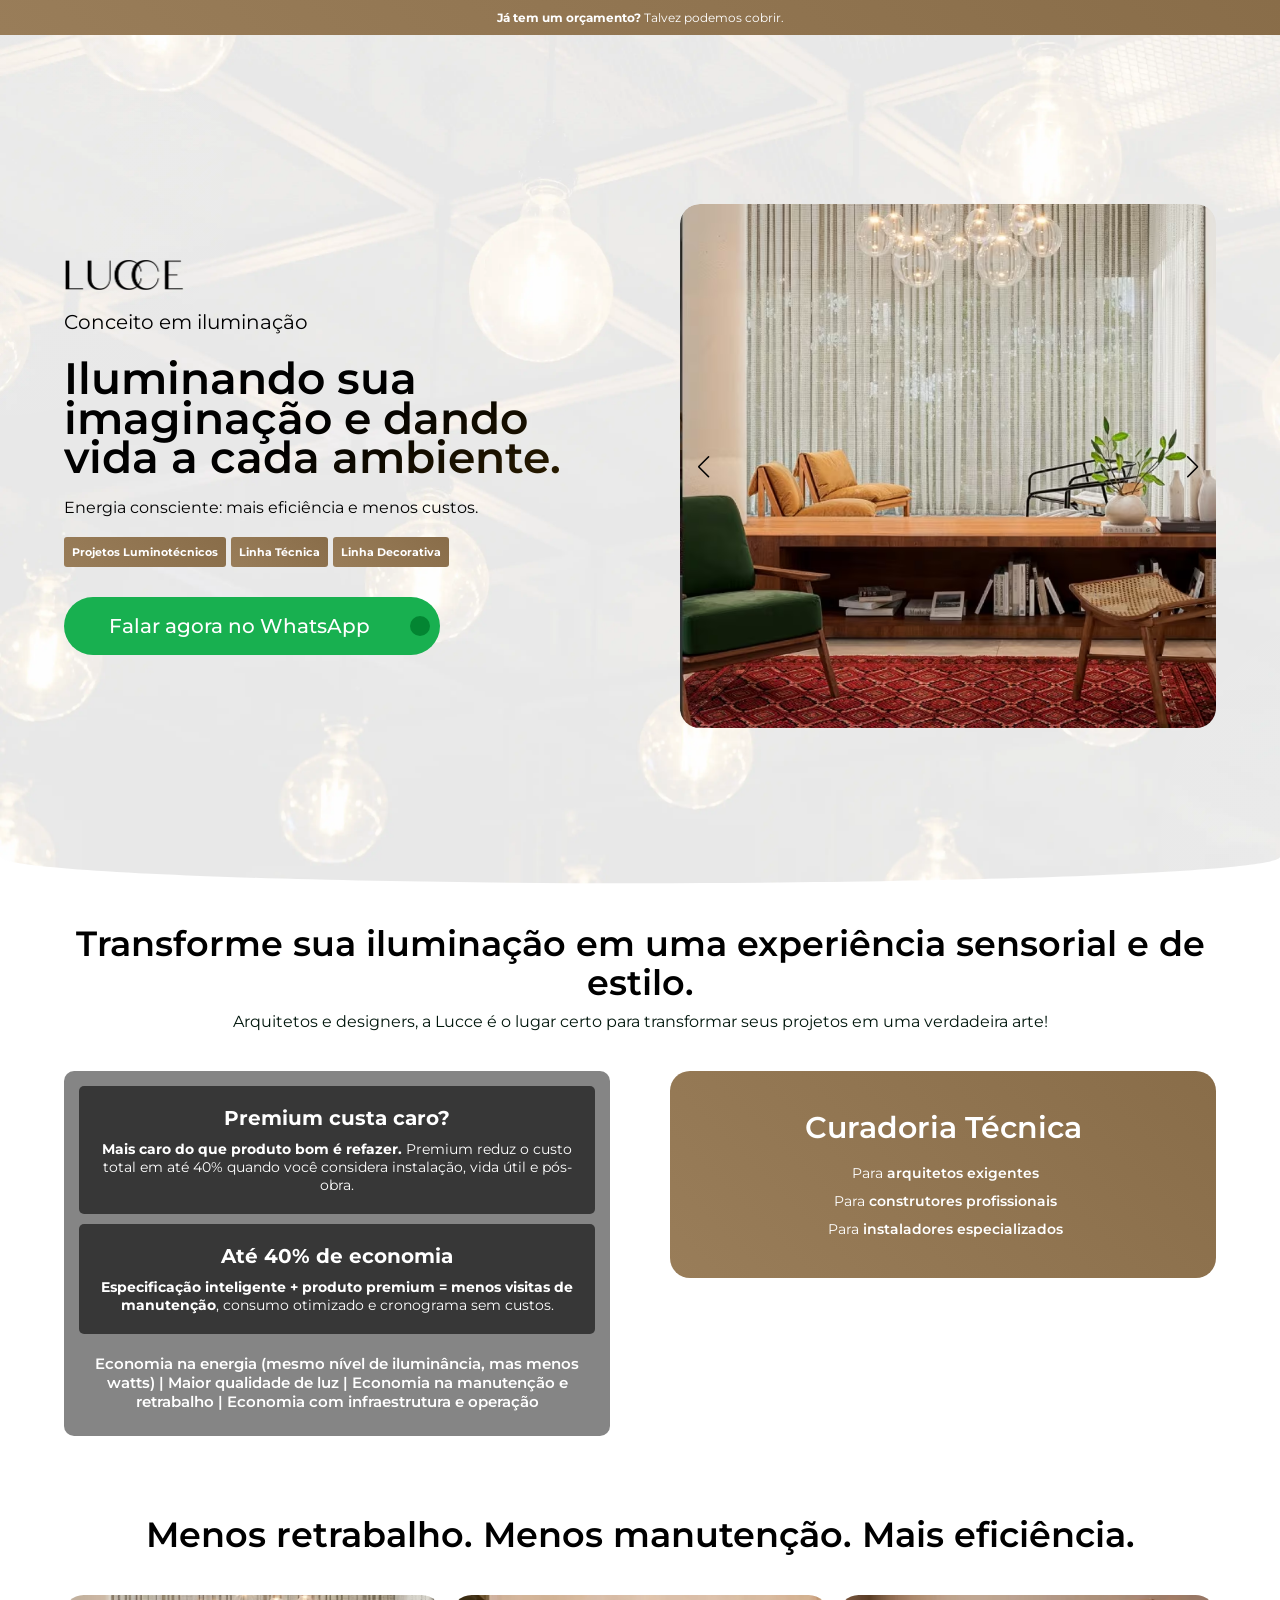
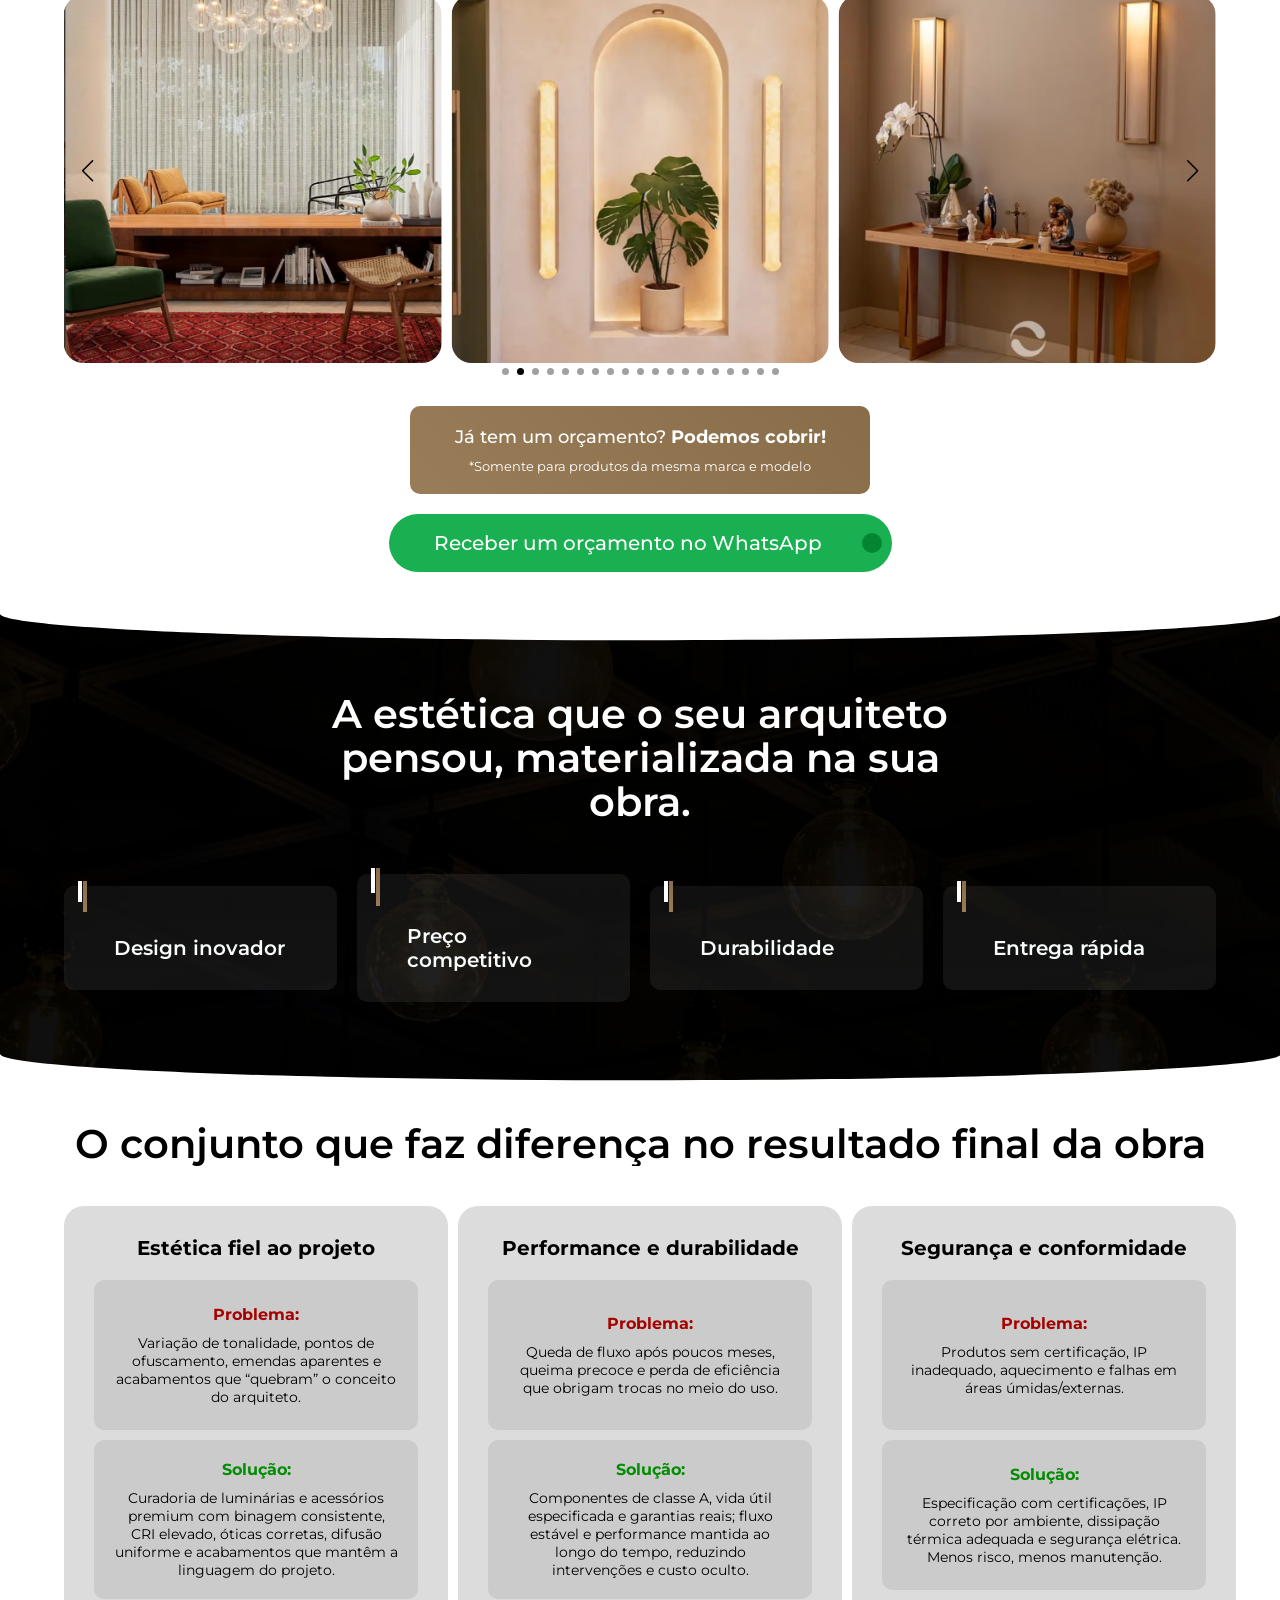
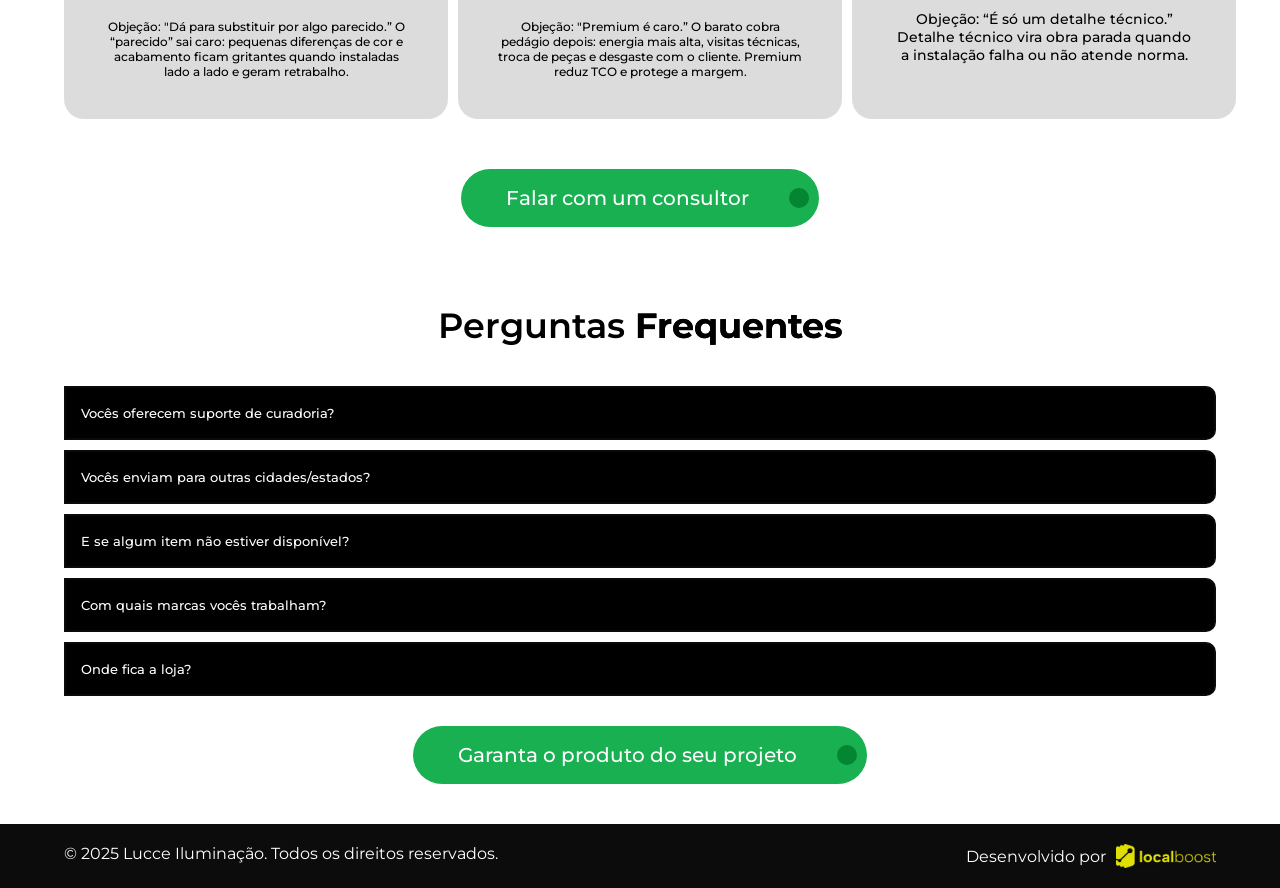
==== commit af0dd43d: "update" ====
--- a/index.html
+++ b/index.html
@@ -26,7 +26,7 @@
 
     <link rel="stylesheet" href="https://cdn.jsdelivr.net/npm/swiper@11/swiper-bundle.min.css" />
     <link href="https://unpkg.com/aos@2.3.1/dist/aos.css" rel="stylesheet">
-    <link rel="stylesheet" href="./css/index.css?v=5dasd">
+    <link rel="stylesheet" href="./css/index.css?v=qwd5daqwdsd">
 
     <link href="https://unpkg.com/aos@2.3.1/dist/aos.css" rel="stylesheet">
 
--- a/css/index.css
+++ b/css/index.css
@@ -1,7 +1,7 @@
 @import './global.css';
 @import './home.css?v=5dasd';
 @import './sectionInicio.css';
-@import './sectionProdutos.css';
+@import './sectionProdutos.css?v=5dasd';
 @import './sectionPraquem.css';
 @import './sectionTrio.css';
 @import './sectionFaq.css';
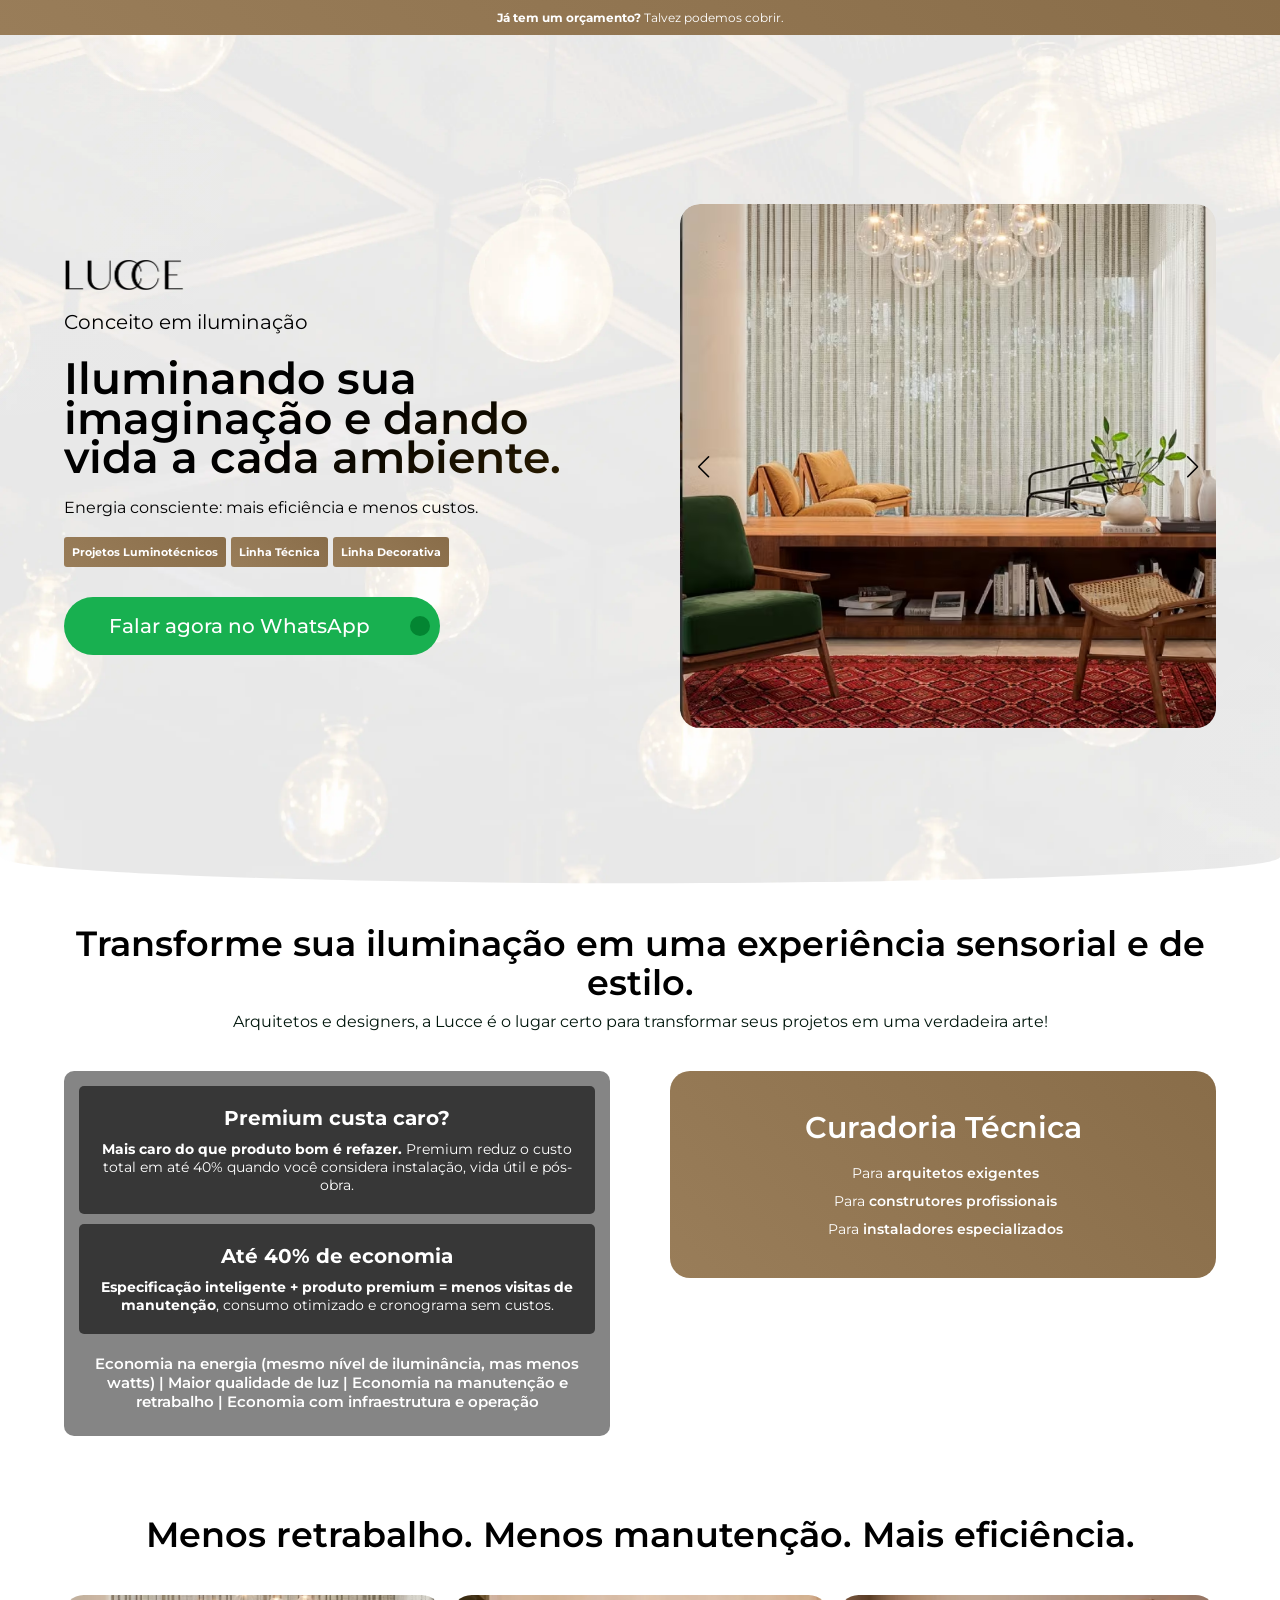
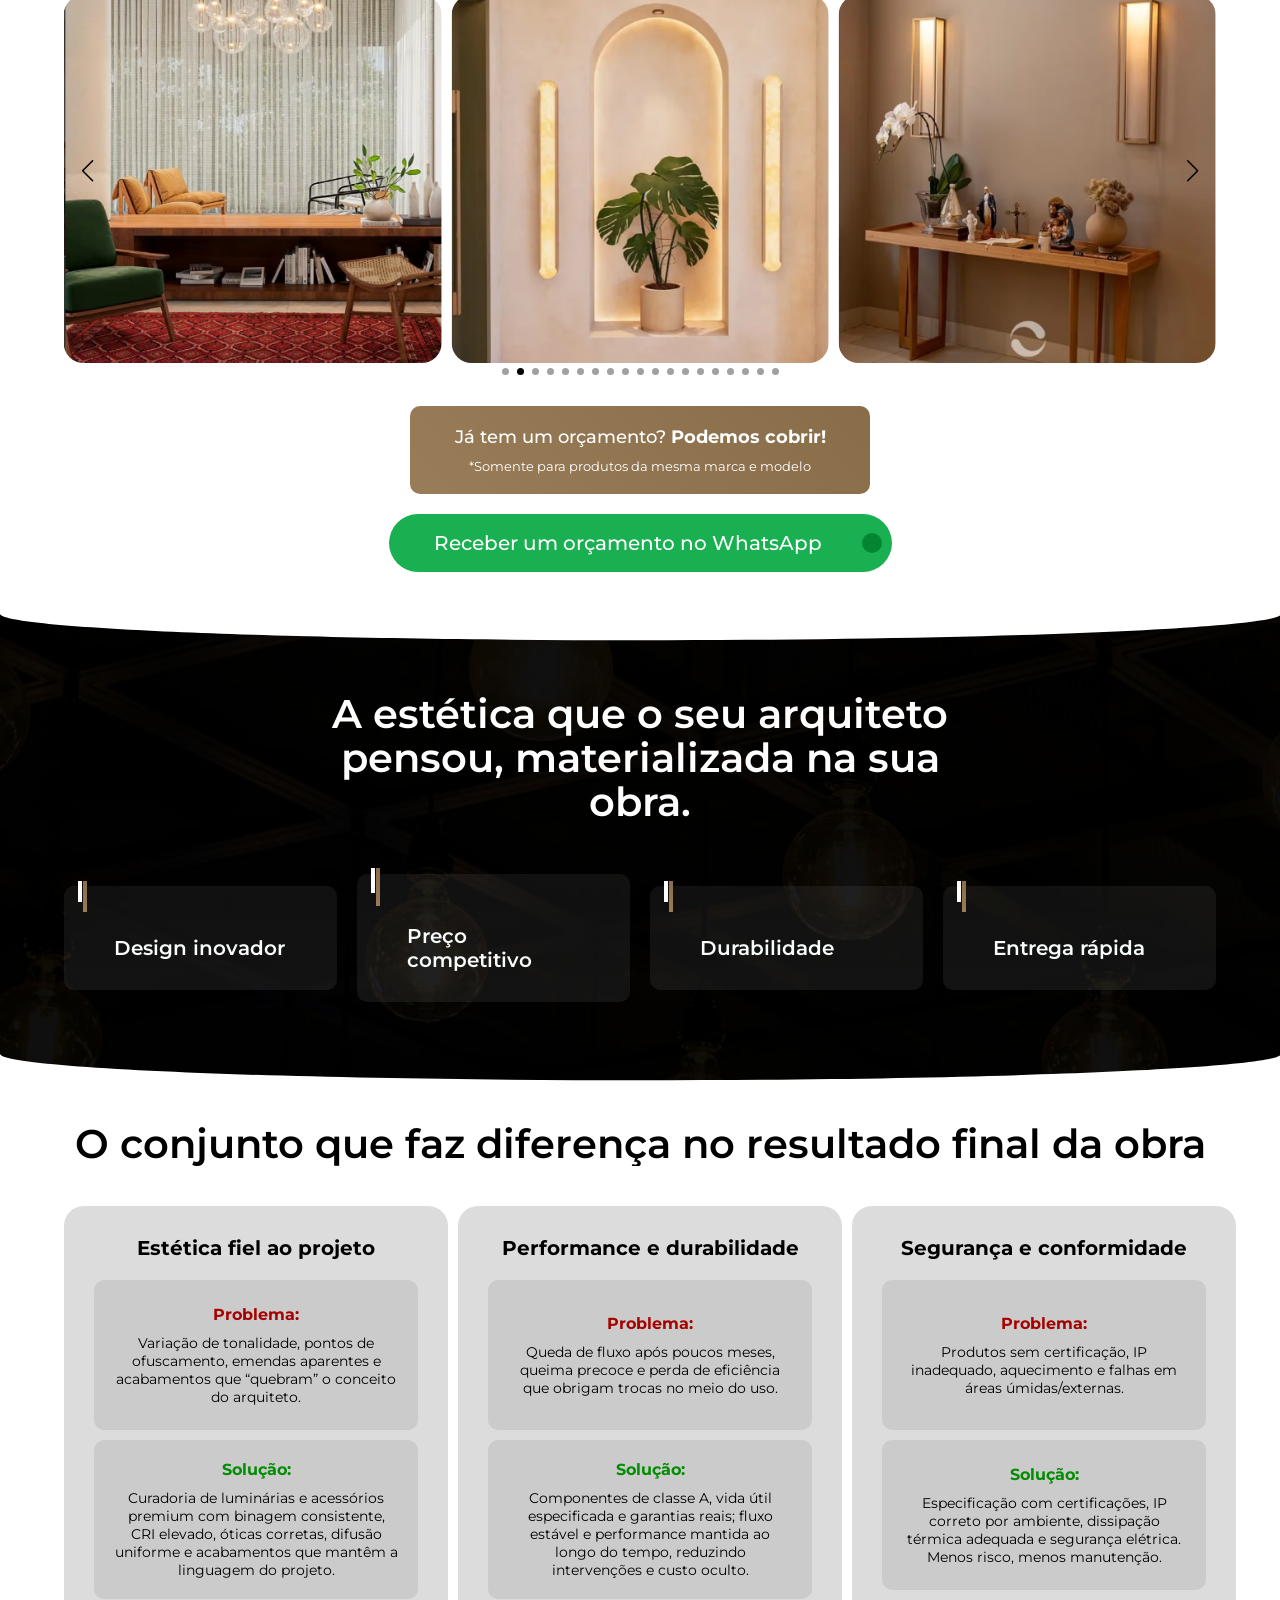
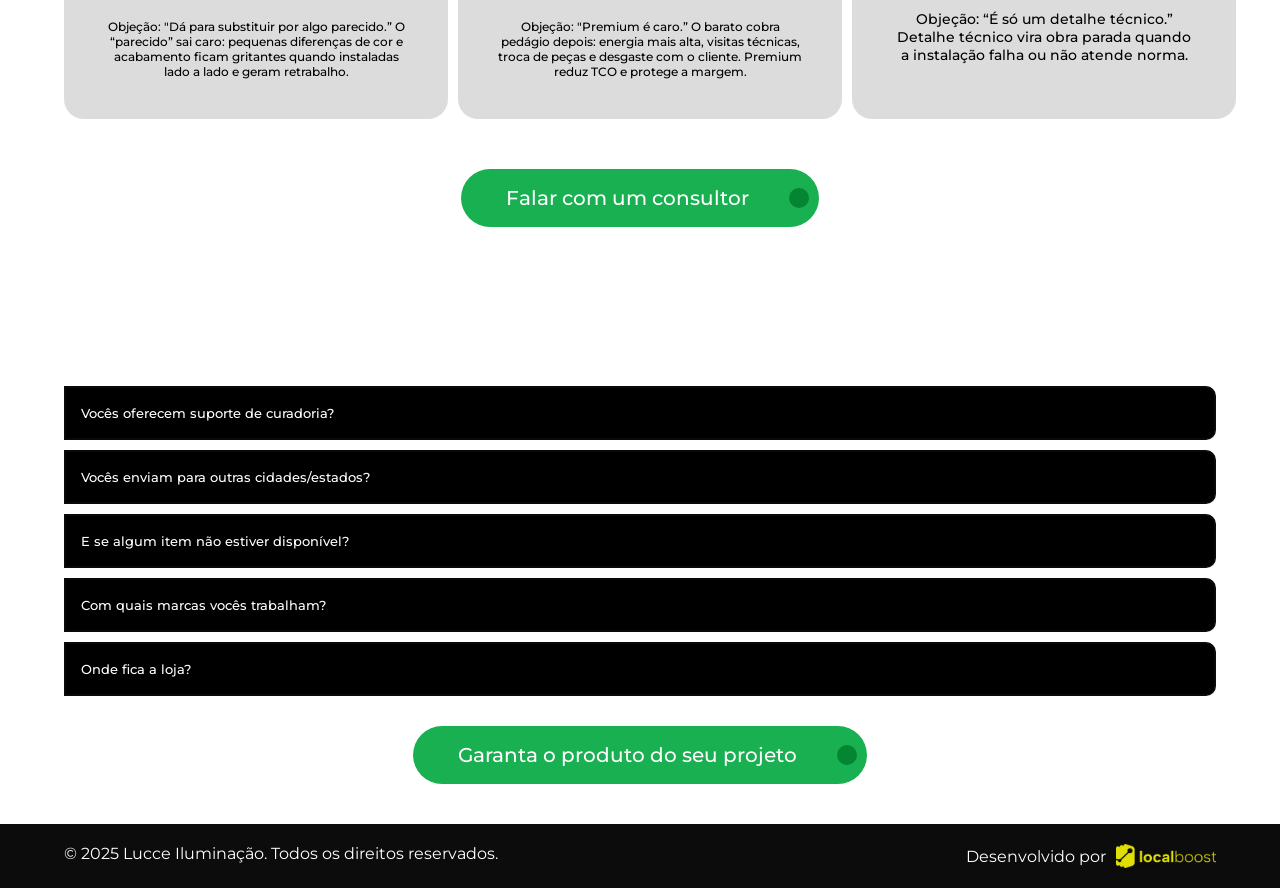
==== commit d92549bf: "update" ====
--- a/index.html
+++ b/index.html
@@ -69,7 +69,7 @@
             <div class="content">
                 <img class="logo" src="./assets/logo minimalista.avif" alt="">
 
-                <a href="https://wa.link/dczxcq"><button>Fale com um consultor</button></a>
+                <a href="https://wa.link/dczxcq"><button class="abrir-formulario">Fale com um consultor</button></a>
             </div>
         </div>
     </nav>
@@ -98,7 +98,7 @@
                         </div>
                     </div>
                     <div data-aos="fade-up-right" class="buttons">
-                        <a href="https://wa.link/dczxcq"><button class="icon">Falar agora no WhatsApp<ion-icon
+                        <a href="https://wa.link/dczxcq"><button class="icon abrir-formulario">Falar agora no WhatsApp<ion-icon
                                     name="logo-whatsapp"></ion-icon></button></a>
                     </div>
                 </div>
@@ -340,7 +340,7 @@
                     <h3>Já tem um orçamento? <span>Podemos cobrir!</span></h3>
                     <p>*Somente para produtos da mesma marca e modelo</p>
                 </div>
-                <a href="https://wa.link/dczxcq"><button class="icon">Receber um orçamento no WhatsApp<ion-icon
+                <a href="https://wa.link/dczxcq"><button class="icon abrir-formulario">Receber um orçamento no WhatsApp<ion-icon
                                     name="logo-whatsapp"></ion-icon></button></a>
             </div>
         </div>
@@ -526,7 +526,7 @@
                 </details>
             </div>
 
-            <a href="https://wa.link/dczxcq"><button class="icon">Garanta o produto do seu projeto<ion-icon
+            <a href="https://wa.link/dczxcq"><button class="icon abrir-formulario">Garanta o produto do seu projeto<ion-icon
                                     name="logo-whatsapp"></ion-icon></button></a>
             </div>
         </div>
@@ -555,6 +555,20 @@
 
     <img id="lightboxImage" src="" alt="Imagem ampliada">
     </div>
+
+    <!-- Estilos do formulário (arquivo hospedado no SEU site) -->
+<link rel="stylesheet" href="./form/formulario.css?v=5dasd">
+
+<!-- Script do formulário (arquivo hospedado no SEU site, antes do </body>) -->
+<script
+  src="./form/formulario.js?v=5dasd"
+  data-client-id="c1e08392-6dec-4e86-9274-bafa5c6ec522"
+  data-embed-key="LB_9a254794fae550a41c465adc8029190a"
+  data-api="https://smxqwizgwqeixubagkej.supabase.co/functions/v1/receive-lead"
+  data-redirect="https://api.whatsapp.com/send?phone=556239310808&text=Ol%C3%A1,%20meu%20nome%20%C3%A9%20Gustavo%20teste.%20Gostaria%20de%20mais%20informa%C3%A7%C3%B5es,%20pode%20me%20ajudar?"
+  data-debug="false"
+  defer
+></script>
 
     <!-- Google Tag Manager (noscript) -->
     <noscript><iframe src="https://www.googletagmanager.com/ns.html?id=GTM-MHVQL9LN"
--- a/form/formulario.css
+++ b/form/formulario.css
@@ -0,0 +1,217 @@
+/* Modal: fundo com blur */
+.form-modal {
+  position: fixed;
+  inset: 0;
+  display: flex;
+  justify-content: center;
+  align-items: center;
+  z-index: 9999;
+  pointer-events: none;
+  opacity: 0;
+  transition: opacity 0.3s ease;
+}
+
+.form-modal.visivel {
+  pointer-events: all;
+  opacity: 1;
+}
+
+.form-overlay {
+  position: absolute;
+  inset: 0;
+  background: rgba(0, 0, 0, 0.6);
+  z-index: 0;
+}
+
+/* ANIMAÇÃO DE ENTRADA E SAÍDA */
+.form-container {
+  position: relative;
+  background: #fff;
+  padding: 3rem;
+  border-radius: 2.5rem;
+  width: 90%;
+  max-width: 400px;
+  z-index: 1;
+  box-shadow: 0 10px 30px rgba(0, 0, 0, 0.3);
+
+  transform: scale(0.95);
+  opacity: 0;
+  transition: all 0.3s ease;
+}
+
+.form-modal.visivel .form-container {
+  transform: scale(1);
+  opacity: 1;
+}
+
+.form-container .head {
+  display: flex;
+  align-items: center;
+  justify-content: space-between;
+  flex-direction: row;
+  margin-bottom: 2rem;
+}
+
+.form-container h2 {
+  text-align: left;
+  font-size: 2rem;
+}
+
+.form-fechar {
+  font-size: 3rem;
+  color: #000;
+  background: #00000031;
+  border-radius: 100%;
+  cursor: pointer;
+  font-weight: 400;
+  line-height: 1;
+  width: 3rem;
+  height: 3rem;
+  max-width: 3rem;
+  max-height: 3rem;
+  transition: all 300ms ease-in-out;
+}
+
+.form-fechar:hover {
+  transform: scale(1.05);
+}
+
+.form-container input {
+  display: block;
+  width: 100%;
+  margin-bottom: 1rem;
+  padding: 1.5rem;
+  font-size: 1.6rem;
+  border: 1px solid #ccc;
+  border-radius: 1rem;
+}
+
+.form-container input:focus {
+  outline: 2px solid var(--primary-color);
+  border: none;
+}
+
+.form-container .button {
+  display: block;
+  margin-top: 2rem;
+}
+
+.form-container .button:hover {
+  filter: none;
+}
+
+.form-container button.whatsapp-submit {
+  width: 100%;
+  border: none;
+  border-radius: 2rem;
+  padding: 1.4rem 2rem;
+  cursor: pointer;
+
+  display: flex;
+  align-items: center;
+  justify-content: space-between;
+  gap: 1.2rem;
+
+  color: #fff;
+  background: linear-gradient(135deg, #25D366 0%, #20c75a 45%, #128C4A 100%);
+  box-shadow: 0 14px 30px rgba(37, 211, 102, 0.26);
+
+  transition: all 300ms ease-in-out;
+}
+
+.form-container button.whatsapp-submit:hover {
+  transform: translateY(-2px);
+  box-shadow: 0 18px 36px rgba(37, 211, 102, 0.34);
+  filter: brightness(1.03);
+}
+
+.form-container button.whatsapp-submit:active {
+  transform: translateY(0);
+}
+
+.wa-btn-text {
+  font-size: 1.7rem;
+  font-weight: 700;
+  line-height: 1;
+  color: #fff;
+}
+
+.wa-btn-icon {
+  width: 4.2rem;
+  height: 4.2rem;
+  min-width: 4.2rem;
+  border-radius: 999px;
+
+  display: flex;
+  align-items: center;
+  justify-content: center;
+
+  background: rgba(255, 255, 255, 0.14);
+  border: 1px solid rgba(255, 255, 255, 0.18);
+  transition: all 300ms ease-in-out;
+}
+
+.form-container button.whatsapp-submit:hover .wa-btn-icon {
+  transform: translateX(4px) scale(1.04);
+  background: rgba(255, 255, 255, 0.18);
+}
+
+.wa-icon {
+  width: 2rem;
+  height: 2rem;
+  display: block;
+}
+
+@media (max-width: 480px) {
+  .form-container button.whatsapp-submit {
+    padding: 1.5rem 1.6rem;
+  }
+
+  .wa-btn-text {
+    font-size: 1.55rem;
+  }
+
+  .wa-btn-icon {
+    width: 4rem;
+    height: 4rem;
+    min-width: 4rem;
+  }
+
+  .wa-icon {
+    width: 1.9rem;
+    height: 1.9rem;
+  }
+}
+
+/* TEMA DARK OPCIONAL */
+.form-modal.black .form-container {
+  background: #000000;
+  border: 3px solid #ffffff12;
+}
+
+.form-modal.black .form-container h2 {
+  color: #fff;
+}
+
+.form-modal.black .form-fechar {
+  font-size: 3rem;
+  color: #fff;
+  background: #ffffff31;
+}
+
+.form-modal.black .form-container input {
+  background: transparent;
+  border: 1px solid #ffffff20;
+  color: #fff;
+}
+
+@media (min-width: 1080px) {
+  .form-container {
+    padding: 4rem;
+    max-width: 450px;
+  }
+
+  .form-container .button {
+    grid-template-columns: 4.5fr 1fr;
+  }
+}
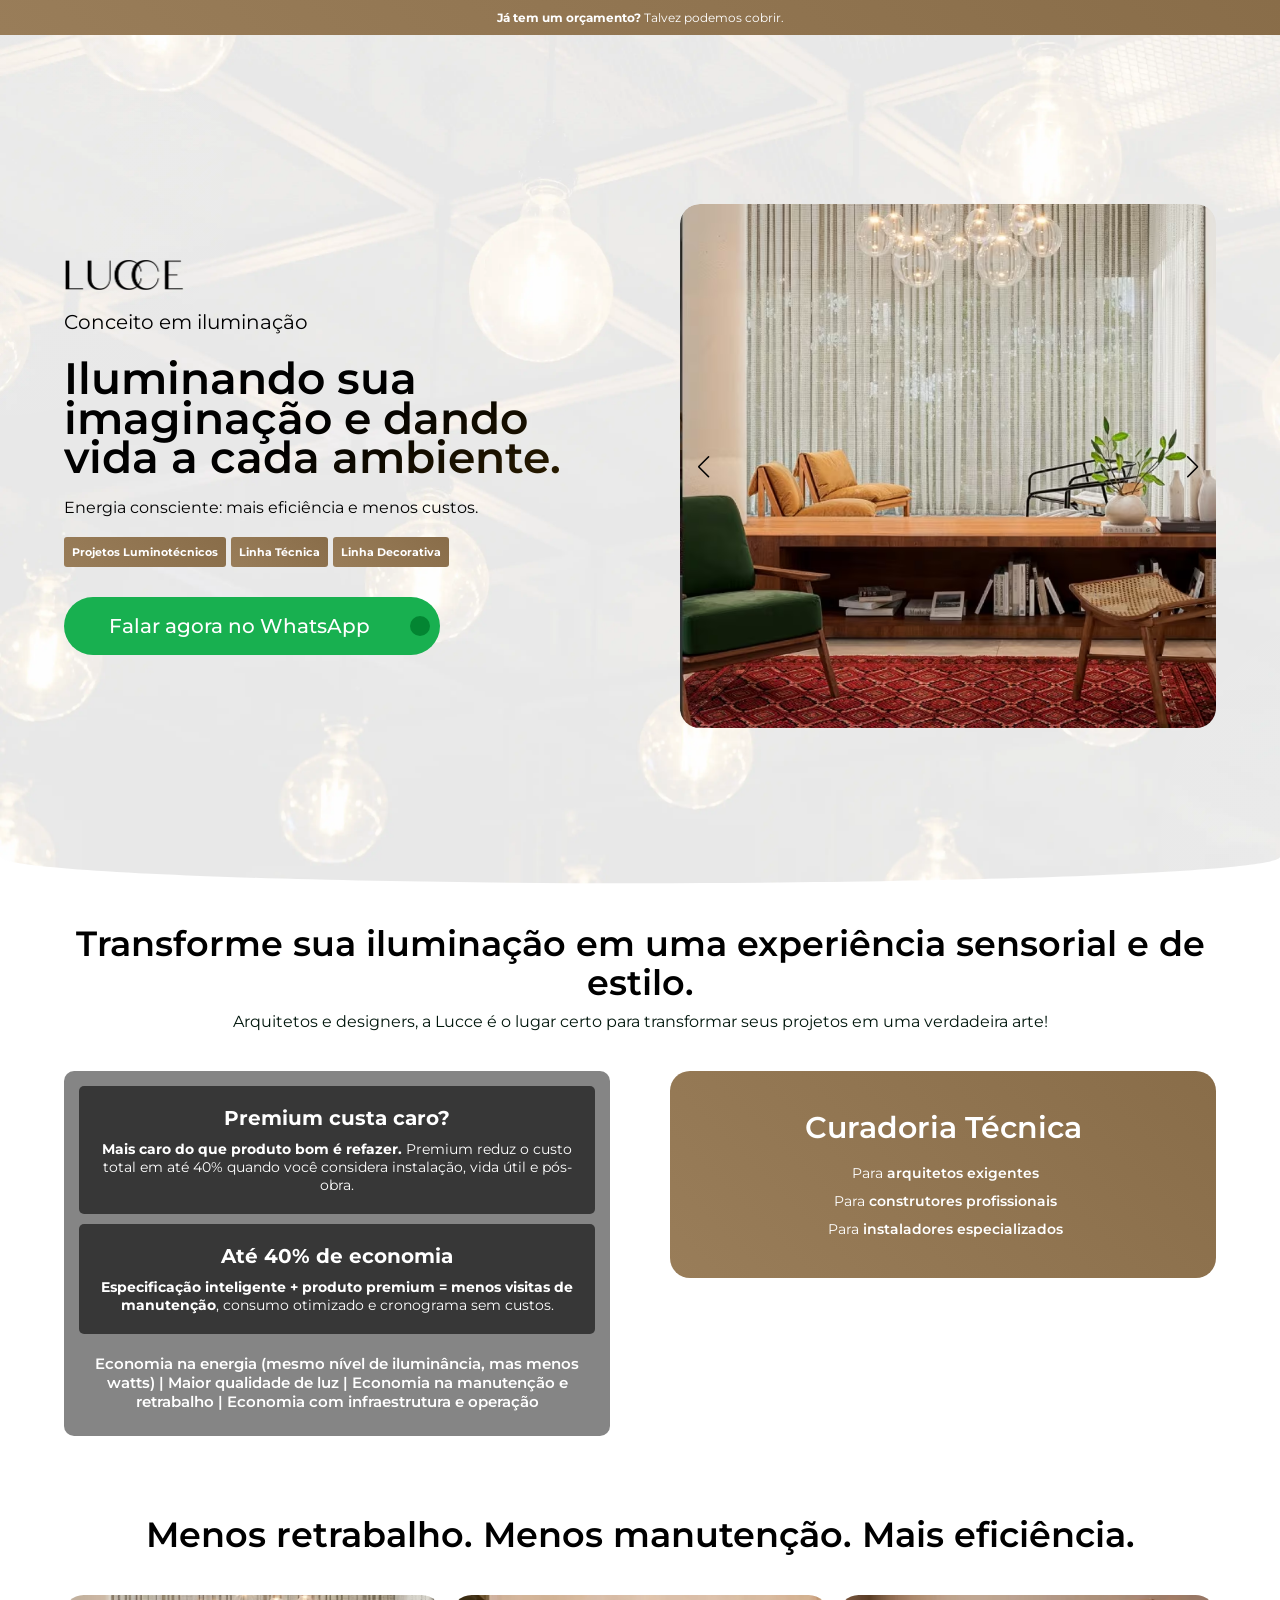
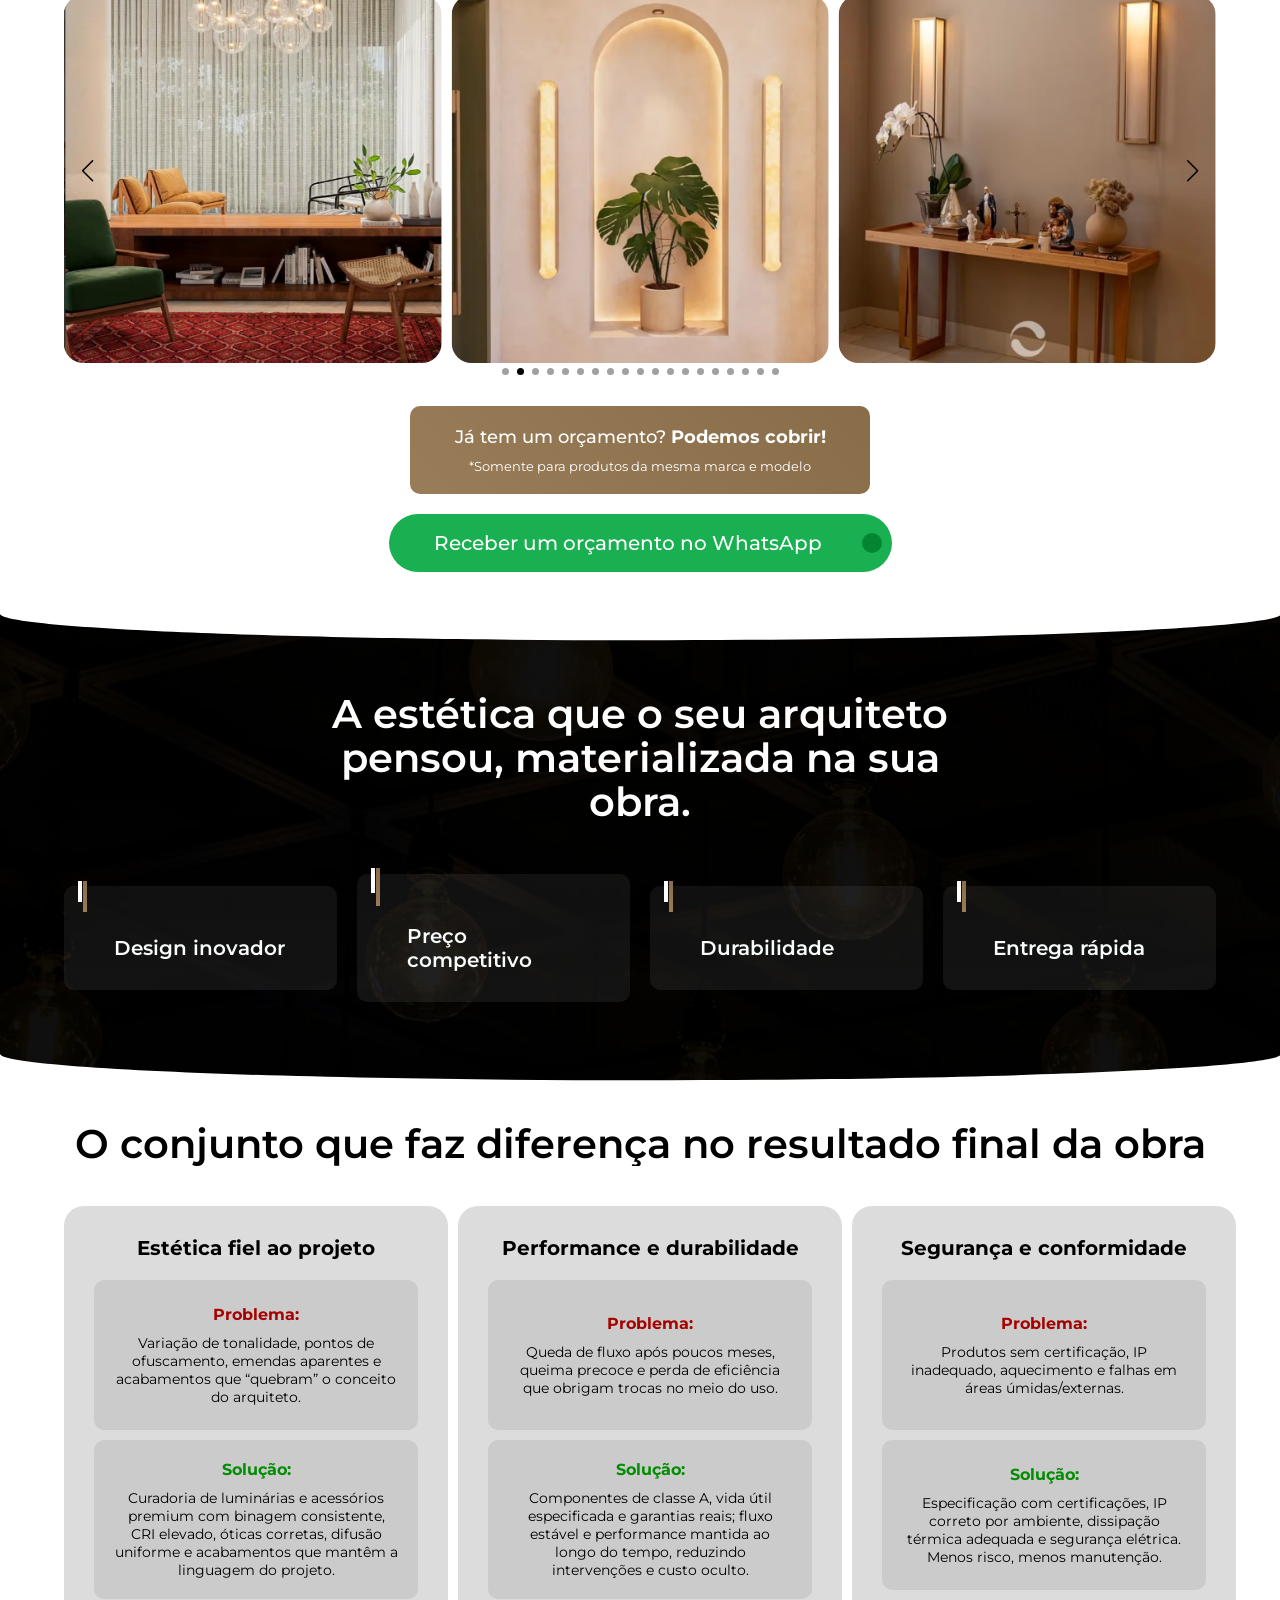
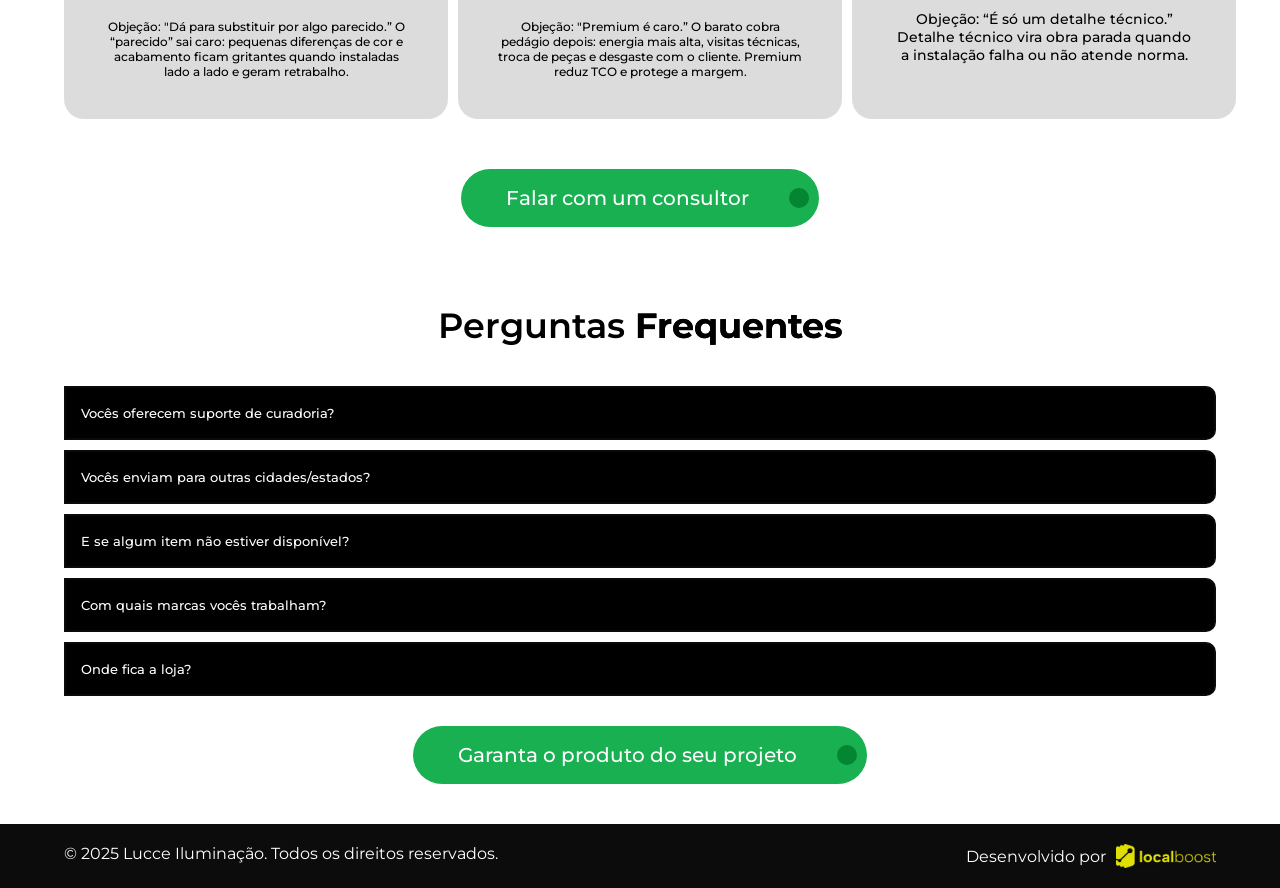
==== commit edb43c19: "update" ====
--- a/index.html
+++ b/index.html
@@ -69,7 +69,7 @@
             <div class="content">
                 <img class="logo" src="./assets/logo minimalista.avif" alt="">
 
-                <a href="https://wa.link/dczxcq"><button class="abrir-formulario">Fale com um consultor</button></a>
+                <a href="https://api.whatsapp.com/send?phone=556239310808&text=Ol%C3%A1,%20gostaria%20de%20mais%20informa%C3%A7%C3%B5es,%20pode%20me%20ajudar%3F" target="_blank" rel="noopener"><button>Fale com um consultor</button></a>
             </div>
         </div>
     </nav>
@@ -98,7 +98,7 @@
                         </div>
                     </div>
                     <div data-aos="fade-up-right" class="buttons">
-                        <a href="https://wa.link/dczxcq"><button class="icon abrir-formulario">Falar agora no WhatsApp<ion-icon
+                        <a href="https://api.whatsapp.com/send?phone=556239310808&text=Ol%C3%A1,%20gostaria%20de%20mais%20informa%C3%A7%C3%B5es,%20pode%20me%20ajudar%3F" target="_blank" rel="noopener"><button class="icon">Falar agora no WhatsApp<ion-icon
                                     name="logo-whatsapp"></ion-icon></button></a>
                     </div>
                 </div>
@@ -340,7 +340,7 @@
                     <h3>Já tem um orçamento? <span>Podemos cobrir!</span></h3>
                     <p>*Somente para produtos da mesma marca e modelo</p>
                 </div>
-                <a href="https://wa.link/dczxcq"><button class="icon abrir-formulario">Receber um orçamento no WhatsApp<ion-icon
+                <a href="https://api.whatsapp.com/send?phone=556239310808&text=Ol%C3%A1,%20gostaria%20de%20mais%20informa%C3%A7%C3%B5es,%20pode%20me%20ajudar%3F" target="_blank" rel="noopener"><button class="icon">Receber um orçamento no WhatsApp<ion-icon
                                     name="logo-whatsapp"></ion-icon></button></a>
             </div>
         </div>
@@ -526,7 +526,7 @@
                 </details>
             </div>
 
-            <a href="https://wa.link/dczxcq"><button class="icon abrir-formulario">Garanta o produto do seu projeto<ion-icon
+            <a href="https://api.whatsapp.com/send?phone=556239310808&text=Ol%C3%A1,%20gostaria%20de%20mais%20informa%C3%A7%C3%B5es,%20pode%20me%20ajudar%3F" target="_blank" rel="noopener"><button class="icon">Garanta o produto do seu projeto<ion-icon
                                     name="logo-whatsapp"></ion-icon></button></a>
             </div>
         </div>
